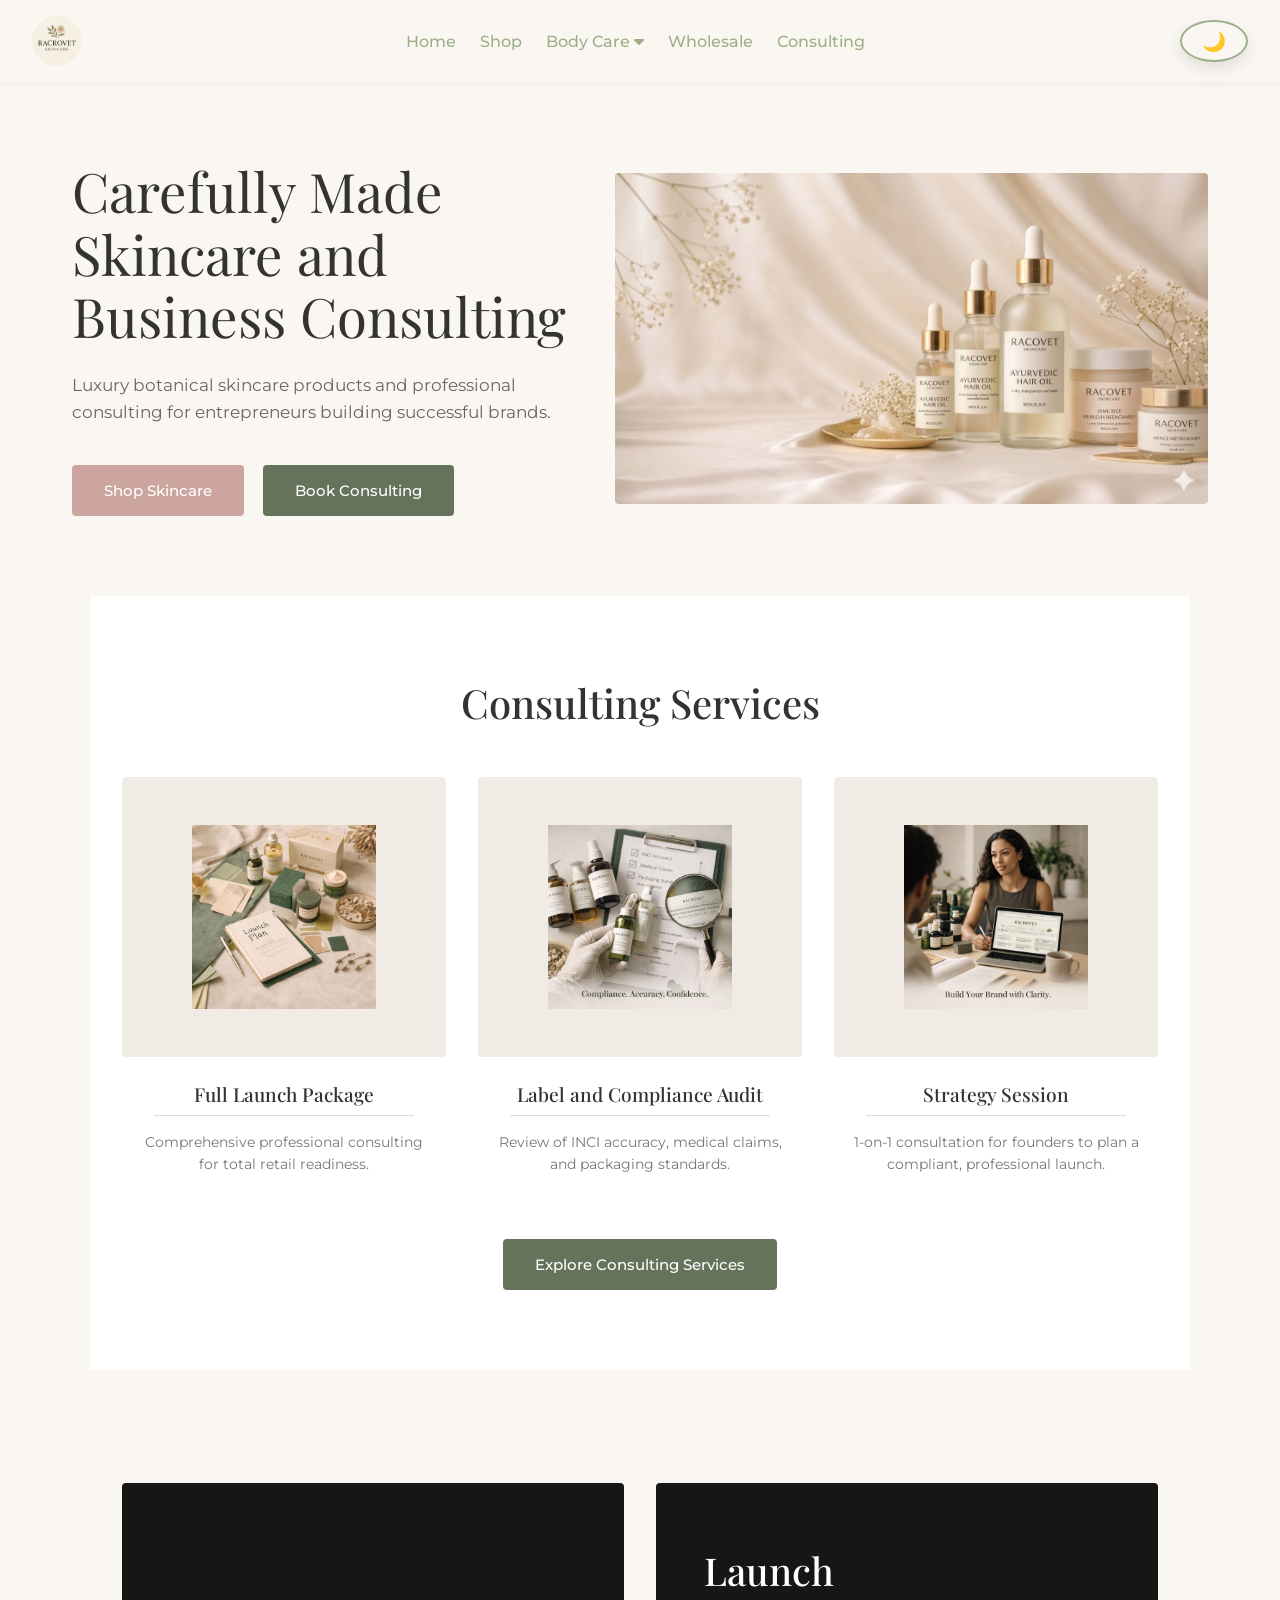
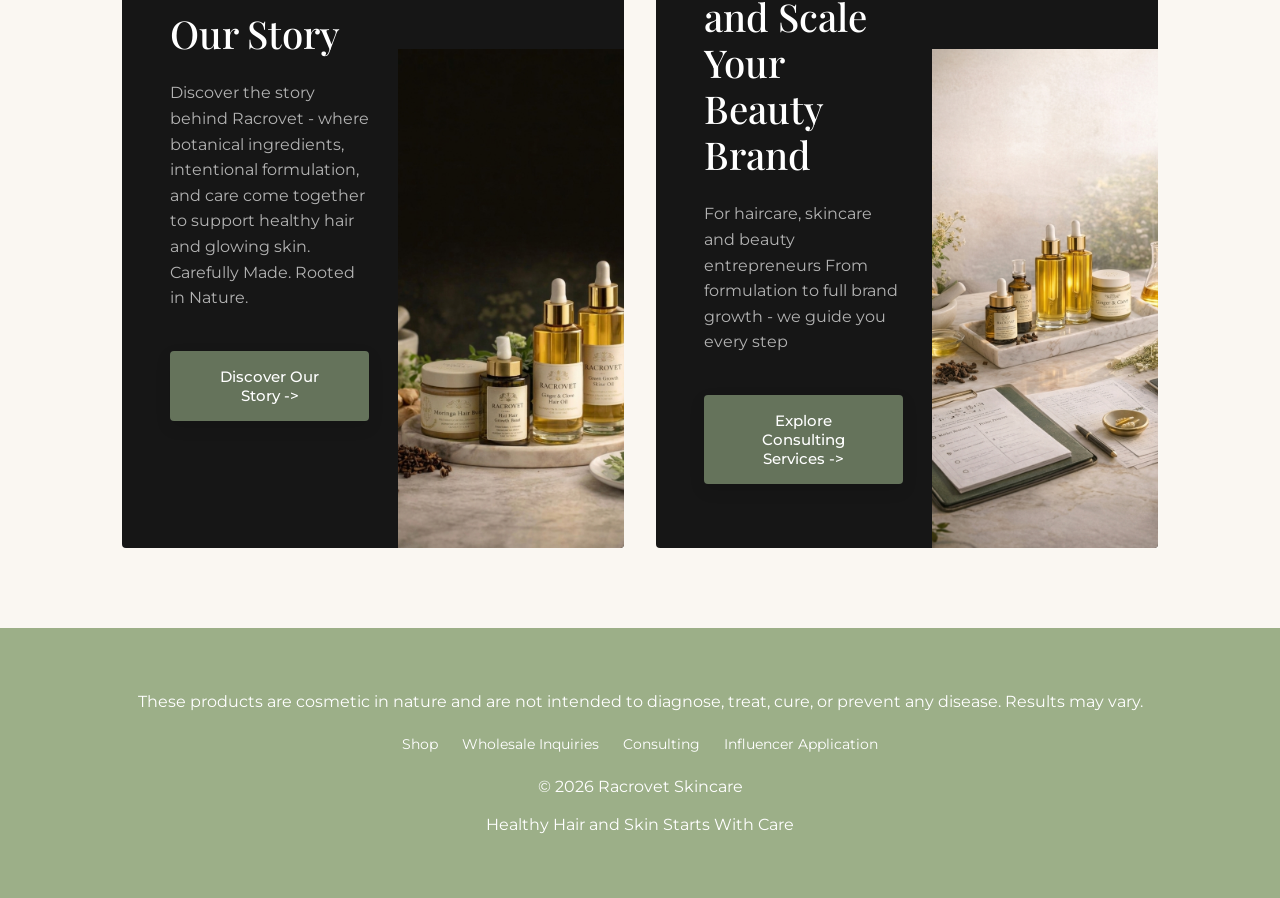
==== consulting.html @ 5001a7f3 "Update consulting.html" ====
<!DOCTYPE html>
<html lang="en">
<head>
  <meta charset="UTF-8" />
  <meta name="viewport" content="width=device-width, initial-scale=1.0" />
  <title>Consulting | Racrovet Skincare</title>
  <link rel="icon" type="image/x-icon" href="assets/img/logo.jpeg">
  <link href="https://fonts.googleapis.com/css2?family=Playfair+Display:wght@400;500;700&family=Montserrat:wght@300;400;500&display=swap" rel="stylesheet">
  <link rel="stylesheet" href="https://cdnjs.cloudflare.com/ajax/libs/font-awesome/6.5.0/css/all.min.css">
  <link rel="stylesheet" href="css/style.css">
</head>
<body class="consulting-page-body">

<!-- NAVBAR (Same as the rest of the site) -->
<header class="navbar">
  <a href="index.html" class="nav-left" style="text-decoration: none;">
    <img src="assets/img/logo.jpeg" alt="Racrovet Skincare" class="logo-img" onerror="this.src='https://via.placeholder.com/50'">
    <span class="logo-text"></span>
  </a>
  <ul class="nav-links" id="navMenu">
    <li><a href="index.html">Home</a></li>
    <li><a href="shop.html">Shop</a></li>
    <li class="dropdown">
      <a href="#">Body Care <i class="fas fa-caret-down"></i></a>
      <ul class="dropdown-menu">
        <li><a href="shop.html#body-scrubs">Body Scrubs</a></li>
        <li><a href="shop.html#body-creams">Body Creams</a></li>
        <li><a href="shop.html#body-oils">Body Oils</a></li>
      </ul>
    </li>
    <li><a href="wholesale.html">Wholesale</a></li>
    <li><a href="consulting.html">Consulting</a></li>
  </ul>
  <div style="display: flex; align-items: center; gap: 15px;">
    <button id="darkToggle" class="dark-toggle" aria-label="Toggle Dark Mode">
      <span class="icon moon">🌙</span>
      <span class="icon sun">☀️</span>
    </button>
    <div class="menu-toggle" id="menuToggle">
      <i class="fas fa-bars"></i>
    </div>
  </div>
</header>

<!-- HERO SECTION -->
<section class="consulting-hero reveal">
  <div class="hero-text-col">
    <h1>Carefully Made Skincare and Business Consulting</h1>
    <p>Luxury botanical skincare products and professional consulting for entrepreneurs building successful brands.</p>
    <div class="hero-btn-group">
      <a href="shop.html" class="consult-btn pink-btn">Shop Skincare</a>
      <a href="mailto:consulting@racrovetskincare.com" class="consult-btn olive-btn">Book Consulting</a>
    </div>
  </div>
  <div class="hero-img-col">
    <!-- Place your beautiful cluster of products image here -->
    <img src="assets/img/consulting-hero1.jpg" alt="Racrovet Consulting and Skincare" onerror="this.src='https://via.placeholder.com/700x600'">
  </div>
</section>

  
<!-- SERVICES GRID (Designed like the "Best Sellers" section) -->
<section id="services" class="consulting-grid-section section bg-light reveal">
  <h2>Consulting Services</h2>
  
  <div class="consulting-grid">
    <!-- Card 1 -->
    <div class="consult-card">
      <div class="consult-img-box">
        <img src="assets/img/launch.jpeg" alt="Strategy Session" onerror="this.src='https://via.placeholder.com/200'">
      </div>
      <h3>Full Launch Package</h3>
      <p class="price">$175</p>
      <hr>
      <p class="desc">Comprehensive professional consulting for total retail readiness.</p>
    </div>

    <!-- Card 2 -->
    <div class="consult-card">
      <div class="consult-img-box">
        <img src="assets/img/audit.jpeg" alt="Label & Compliance Audit" onerror="this.src='https://via.placeholder.com/200'">
      </div>
      <h3>Label and Compliance Audit</h3>
      <p class="price">$450</p>
      <hr>
      <p class="desc">Review of INCI accuracy, medical claims, and packaging standards.</p>
    </div>

    <!-- Card 3 -->
    <div class="consult-card">
      <div class="consult-img-box">
        <img src="assets/img/strategy.jpeg" alt="Full Launch Package" onerror="this.src='https://via.placeholder.com/200'">
      </div>
      <h3>Strategy Session</h3>
      <p class="price">$1,250</p>
      <hr>
      <p class="desc">1-on-1 consultation for founders to plan a compliant, professional launch.</p>
    </div>
  </div>

  <div class="center" style="margin-top: 3rem;">
    <a href="mailto:consulting@racrovetskincare.com" class="consult-btn olive-btn">Explore Consulting Services</a>
  </div>
</section>
  

<!-- SPLIT INFO SECTION (Our Story & Build Your Business) -->
<section class="consulting-split-section section reveal">
  <!-- Box 1 -->
  <div class="split-box">
    <div class="split-content">
      <h2>Our Story</h2>
      <p>Discover the story behind Racrovet - where botanical ingredients, intentional formulation, and care come together to support healthy hair and glowing skin. Carefully Made. Rooted in Nature.</p>
      <a href="index.html#about" class="btn olive-btn">Discover Our Story -></a>
    </div>
    <!-- Replaced with a standard jpg photo, not a transparent cutout -->
    <img src="assets/img/our_story.jpg" alt="Our Story" class="floating-img" onerror="this.src='https://via.placeholder.com/400x500'">
  </div>

  <!-- Box 2 -->
  <div class="split-box">
    <div class="split-content">
      <h2>Launch and Scale Your Beauty Brand</h2>
      <p>For haircare, skincare and beauty entrepreneurs From formulation to full brand growth - we guide you every step</p>
      <a href="#services" class="btn olive-btn">Explore Consulting Services -></a>
    </div>
    <!-- Replaced with a standard jpg photo, not a transparent cutout -->
    <img src="assets/img/build_your_business.jpg" alt="Build Business" class="floating-img" onerror="this.src='https://via.placeholder.com/400x500'">
  </div>
</section>
  

<!-- FOOTER -->
<footer class="reveal">
  <p>These products are cosmetic in nature and are not intended to diagnose, treat, cure, or prevent any disease. Results may vary.</p>
  <div class="footer-links">
    <a href="shop.html">Shop</a>
    <a href="wholesale.html">Wholesale Inquiries</a>
    <a href="consulting.html">Consulting</a>
    <a href="influencer-application.html">Influencer Application</a>
  </div>
  <p>© 2026 Racrovet Skincare <br><br> Healthy Hair and Skin Starts With Care</p>
</footer>

<!-- BACK TO TOP -->
<button id="toTop"><i class="fas fa-chevron-up"></i></button>

<script src="js/script.js"></script>
</body>
</html>
---- css/style.css ----
/* --- START OF FILE style.css --- */

/* =======================================================
   1. VARIABLES & BASE RESETS
======================================================= */
:root {
  --green: #9CAF88;
  --light-green: #4f7c5b;
  --cream: #FAF7F2;
  --bg-soft: #f4f6f0;
}

* {
  margin: 0;
  padding: 0;
  box-sizing: border-box;
}

html {
  scroll-behavior: smooth;
}

body {
  font-family: 'Montserrat', sans-serif;
  background: var(--cream);
  color: #333;
  overflow-x: hidden; /* Prevents horizontal scrolling bugs */
}


/* =======================================================
   2. DARK MODE GLOBALS
======================================================= */
body.dark {
  --green: #9BC59D;
  --cream: #121212;
  --bg-soft: #1a1a1a;
  background: var(--cream);
  color: #eaeaea;
}

body.dark .bg-light { background: #1b1b1b; }
body.dark .product-card, body.dark .step-box { background: #1e1e1e; }
body.dark footer { background: #0f0f0f; }
body.dark a { color: #9BC59D; }
body.dark .modal-content { background: #1e1e1e; color: #fff; }
body.dark .email-form, body.dark .coming-soon-banner { background: #1e1e1e; }
body.dark .email-form input, body.dark .email-form textarea, body.dark .waitlist-form input {
  background: #2a2a2a; border: 1px solid #444; color: #fff;
}


/* =======================================================
   3. GLOBAL BUTTONS
======================================================= */
button, .btn {
  display: inline-flex;
  align-items: center;
  justify-content: center;
  padding: 0.9rem 2rem;
  border-radius: 40px;
  font-weight: 500;
  transition: all 0.25s ease;
  text-align: center;
  text-decoration: none;
  font-family: inherit;
  cursor: pointer;
  border: none;
  box-shadow: 0 6px 16px rgba(0,0,0,0.1);
  background: var(--green);
  color: white;
}

.btn:hover {
  transform: translateY(-2px);
  background: var(--light-green);
}

.btn:active {
  transform: scale(0.96);
}

body.dark .btn { color: #fff; }


/* =======================================================
   4. NAVBAR & DROPDOWN
======================================================= */
.navbar {
  position: fixed; width: 100%; background: var(--cream);
  padding: 1rem 2rem; display: flex; justify-content: space-between;
  align-items: center; z-index: 1000; box-shadow: 0 2px 10px rgba(0,0,0,0.05);
}
body.dark .navbar { background: #1b1b1b; box-shadow: 0 2px 10px rgba(0,0,0,0.5); }

.nav-left { display: flex; align-items: center; gap: 0.6rem; }
.logo-img { width: 50px; height: 50px; object-fit: contain; border-radius: 50%; }
.logo-text { font-family: 'Playfair Display', serif; font-size: 1.4rem; color: var(--green); font-weight: 700; }
.nav-links { display: flex; gap: 1.5rem; align-items: center; list-style: none; }
.nav-links a { text-decoration: none; color: var(--green); font-weight: 500; transition: color 0.3s; }
.nav-links a:hover { color: var(--light-green); }
.menu-toggle { display: none; font-size: 1.4rem; color: var(--green); cursor: pointer; }

.dropdown { position: relative; }
.dropdown-menu {
  position: absolute; top: 100%; left: 0; background: var(--cream);
  min-width: 180px; list-style: none; padding: 0.5rem 0; margin-top: 10px;
  display: none; flex-direction: column; box-shadow: 0 10px 25px rgba(0,0,0,0.1); border-radius: 6px; z-index: 999;
}
body.dark .dropdown-menu { background: #1e1e1e; }
.dropdown-menu li a { padding: 0.75rem 1rem; display: block; white-space: nowrap; }
.dropdown:hover .dropdown-menu { display: flex; }
.dropdown-menu.open { display: flex; }


/* =======================================================
   5. HOME PAGE SECTIONS
======================================================= */
.hero {
  min-height: 100vh; padding: 6rem 1.5rem; display: flex; align-items: center; justify-content: center;
  background: linear-gradient(rgba(243,245,238,0.88), rgba(243,245,238,0.88)), url("../assets/img/hero1.jpg") center/cover no-repeat;
  transition: background 0.4s ease;
}
body.dark .hero {
  background: linear-gradient(rgba(0,0,0,0.75), rgba(0,0,0,0.75)), url("../assets/img/hero1.jpg") center/cover no-repeat;
}
.hero-content { max-width: 800px; text-align: center; }
h1, h2 { font-family: 'Playfair Display', serif; color: var(--green); }
.hero h1 { font-size: 3rem; margin-bottom: 1rem; }
.hero p { margin-bottom: 2rem; font-size: 1.1rem; line-height: 1.6; }
.hero-buttons { display: flex; flex-direction: column; align-items: center; gap: 1rem; margin-top: 1.5rem; }
.hero-buttons .btn { width: 100%; max-width: 320px; margin: 0; }

.section { padding: 5rem 2rem; max-width: 1100px; margin: auto; }
.section h2 { margin-bottom: 1.5rem; text-align: center; font-size: 2.2rem; }
.section p { margin-bottom: 1rem; line-height: 1.7; }
.bg-light { background: #ffffff; }
.center { text-align: center; margin-top: 2rem; width: 100%; }

.steps-container { display: flex; flex-wrap: wrap; gap: 2rem; justify-content: center; margin-top: 2rem; }
.step-box { background: var(--cream); padding: 2.5rem 1.5rem; border-radius: 12px; text-align: center; flex: 1; min-width: 250px; box-shadow: 0 4px 15px rgba(0,0,0,0.03); }
.step-box h3 { color: var(--green); margin-bottom: 1rem; font-size: 1.3rem; }

.product-grid { display: grid; grid-template-columns: repeat(auto-fit, minmax(220px, 1fr)); gap: 2rem; margin-top: 3rem; }
.product-card { background: var(--cream); padding: 1.5rem; border-radius: 12px; text-align: center; cursor: pointer; transition: transform 0.3s ease; }
.product-card:hover { transform: translateY(-5px); }
.product-card img { width: 100%; height: 220px; object-fit: cover; border-radius: 10px; margin-bottom: 1rem; }
.product-card h3 { color: var(--green); margin-bottom: 0.5rem; }
.product-card .price { display: block; margin-top: 1rem; font-weight: bold; }

.coming-soon-banner { background: var(--bg-soft); padding: 3rem 1.5rem; text-align: center; border-radius: 12px; }
.waitlist-form { display: flex; justify-content: center; gap: 0.75rem; flex-wrap: wrap; margin-top: 1.5rem; }
.waitlist-form input { padding: 0.9rem 1.5rem; border-radius: 30px; border: 1px solid #ccc; width: 100%; max-width: 320px; font-family: inherit; outline: none; }

.email-form { background: var(--bg-soft); padding: 2.5rem 2rem; border-radius: 12px; max-width: 500px; margin: 2rem auto 0; display: flex; flex-direction: column; gap: 1rem; align-items: center; }
.email-form input, .email-form textarea { width: 100%; padding: 0.9rem 1.5rem; border-radius: 10px; border: 1px solid #ccc; font-family: inherit; outline: none; box-sizing: border-box; }
.email-form button { margin-top: 0.5rem; width: 100%; }


/* =======================================================
   6. CONSULTING PAGE SPECIFIC STYLES
======================================================= */
.consulting-page-body { background-color: #FAF7F2; }

.consult-btn {
  display: inline-block; padding: 1rem 2rem; font-family: 'Montserrat', sans-serif;
  font-size: 0.95rem; font-weight: 500; text-decoration: none; border-radius: 4px;
  transition: opacity 0.3s ease; border: none; cursor: pointer;
}
.consult-btn:hover { opacity: 0.85; color: white; }
.pink-btn { background-color: #CBA59E !important; color: #fff !important; }
.olive-btn { background-color: #5B6651 !important; color: #fff !important; }

/* HERO SECTION */
.consulting-hero { 
  display: flex; 
  align-items: center; 
  justify-content: space-between;
  gap: 3rem; 
  padding: 10rem 2rem 5rem; /* 10rem top accounts for navbar */
  max-width: 1200px; 
  margin: 0 auto; 
  background: transparent; /* Flat cream background, no images */
}

/* Left side text */
.hero-text-col { 
  flex: 1; 
  max-width: 520px; 
}

.hero-text-col h1 { 
  font-family: 'Playfair Display', serif; 
  font-size: 3.4rem; 
  color: #333; 
  font-weight: 400; /* Lighter font weight to match image */
  line-height: 1.15; 
  margin-bottom: 1.5rem; 
}

.hero-text-col p { 
  font-family: 'Montserrat', sans-serif; 
  font-size: 1.05rem; 
  color: #666; 
  line-height: 1.6; 
  margin-bottom: 2.5rem; 
}

.hero-btn-group { 
  display: flex; 
  gap: 1.2rem; 
  flex-wrap: wrap; 
}

/* Right side image */
.hero-img-col { 
  flex: 1.2; /* Makes the image side slightly wider than text */
  display: flex;
  justify-content: center;
}

.hero-img-col img { 
  width: 100%; 
  max-width: 750px; 
  height: auto; 
  object-fit: contain; /* Ensures the whole bottle cluster is visible without cropping */
  border-radius: 4px; 
}

/* Mobile Responsiveness for Consulting Hero */
@media (max-width: 900px) {
  .consulting-hero {
    flex-direction: column;
    text-align: center;
    padding-top: 8rem;
  }
  .hero-text-col {
    max-width: 100%;
  }
  .hero-btn-group {
    justify-content: center;
  }
}

.consulting-grid-section { text-align: center; }
.consulting-grid-section h2 { font-family: 'Playfair Display', serif; font-size: 2.5rem; color: #333; font-weight: 500; margin-bottom: 3rem; }
.consulting-grid { display: grid; grid-template-columns: repeat(auto-fit, minmax(280px, 1fr)); gap: 2rem; }
.consult-card { text-align: center; background: transparent; }
.consult-img-box { background-color: #F1EBE6; padding: 3rem 2rem; margin-bottom: 1.5rem; border-radius: 4px; display: flex; justify-content: center; align-items: center; height: 280px; }
.consult-img-box img { max-width: 100%; max-height: 100%; object-fit: contain; }
.consult-card h3 { font-family: 'Playfair Display', serif; font-size: 1.2rem; color: #333; font-weight: 500; margin-bottom: 0.5rem; }
.consult-card .price { font-family: 'Montserrat', sans-serif; font-size: 1rem; color: #555; font-weight: 500; margin-bottom: 1rem; }
.consult-card hr { border: none; border-top: 1px solid #ddd; width: 80%; margin: 0 auto 1rem; }
.consult-card .desc { font-family: 'Montserrat', sans-serif; font-size: 0.9rem; color: #777; line-height: 1.5; padding: 0 1rem; }


/* =======================================================
   SPLIT INFO SECTION (Dark Boxes with Flush Images)
======================================================= */
.consulting-split-section { 
  display: grid; 
  grid-template-columns: 1fr 1fr; 
  gap: 2rem; 
  margin-top: 2rem;
}

.split-box { 
  background-color: #161616; /* Dark moody background from your image */
  padding: 4rem 3rem; 
  position: relative; 
  overflow: hidden; /* This acts as a mask so the image doesn't break out */
  border-radius: 4px; 
  min-height: 480px; 
  display: flex; 
  align-items: center; /* Centers the text perfectly on the left */
}

.split-content { 
  position: relative; 
  z-index: 2; 
  width: 55%; /* Keeps text strictly on the left half */
  padding-right: 1.5rem;
}

.split-content h2 { 
  font-family: 'Playfair Display', serif; 
  font-size: 2.4rem; 
  color: #ffffff; /* White text */
  font-weight: 500; 
  line-height: 1.2; 
  margin-bottom: 1.5rem; 
  text-align: left; 
}

.split-content p { 
  font-family: 'Montserrat', sans-serif; 
  font-size: 1rem; 
  color: #b3b3b3; /* Light gray text */
  line-height: 1.6; 
  margin-bottom: 2.5rem; 
}

/* Specific Muted Green Button from your image */
.olive-btn {
  background-color: #65735b !important; 
  color: #ffffff !important;
  border-radius: 4px !important; /* Square edges */
  padding: 1rem 2rem;
  font-size: 0.95rem;
  border: none;
}
.olive-btn:hover {
  background-color: #515d48 !important;
}

/* THE MAGIC: Pins the image to the bottom right */
.floating-img { 
  position: absolute; 
  bottom: 0; 
  right: 0; 
  width: 45%; /* Image takes up exactly 45% of the box width */
  height: 75%; /* Image fills 75% of the box height */
  z-index: 1; 
  object-fit: cover; /* Forces image to act like a perfect rectangle */
  display: block;
}


/* Dark mode overrides */
body.dark .hero-text-col h1, body.dark .consulting-grid-section h2, body.dark .consult-card h3, body.dark .split-content h2 { color: #fff; }
body.dark .consult-img-box, body.dark .split-box { background-color: #1a1a1a; }
body.dark .consult-card hr { border-top: 1px solid #444; }


/* =======================================================
   7. SHOP & WHOLESALE PAGE STYLES
======================================================= */
.luxury-page-body { background-color: #F8F6F0; }

.forest-btn {
  background-color: #2A4032 !important; color: #fff !important;
  border-radius: 0 !important; padding: 0.8rem 2.5rem; font-family: 'Montserrat', sans-serif;
  font-weight: 500; font-size: 0.9rem; text-decoration: none; border: 1px solid #2A4032;
  transition: all 0.3s ease; cursor: pointer; display: inline-flex; align-items: center; justify-content: center; box-shadow: none;
}
.forest-btn:hover { background-color: #1e2e24 !important; color: #fff !important; }
.forest-btn-outline { background-color: transparent !important; color: #2A4032 !important; border: 1px solid #2A4032 !important; }
.forest-btn-outline:hover { background-color: #2A4032 !important; color: #fff !important; }

.lined-title { display: flex; align-items: center; justify-content: center; font-family: 'Playfair Display', serif; font-size: 2.2rem; color: #2A4032; margin-bottom: 3rem; text-align: center; }
.lined-title::before, .lined-title::after { content: ''; height: 1px; background-color: #D5D0C8; flex: 1; max-width: 80px; margin: 0 20px; }
.subtitle-lines { display: flex; align-items: center; font-family: 'Montserrat', sans-serif; font-size: 0.8rem; letter-spacing: 2px; color: #555; text-transform: uppercase; }
.subtitle-lines::before, .subtitle-lines::after { content: ''; height: 1px; background-color: #555; flex: 1; max-width: 40px; margin: 0 10px; }

.luxury-hero {
  background: url("../assets/img/shop-hero.jpg") center/cover no-repeat; min-height: 70vh;
  display: flex; align-items: center; padding: 8rem 2rem 4rem;
}
.luxury-hero-content { max-width: 500px; margin-left: 5%; }
.luxury-hero-content h1 { font-family: 'Playfair Display', serif; font-size: 3.5rem; color: #2A4032; margin-bottom: 1rem; font-weight: 500; }

.luxury-product-grid { display: grid; grid-template-columns: repeat(4, 1fr); gap: 1.5rem; max-width: 1200px; margin: 0 auto; }
.luxury-card { text-align: center; background: transparent; }
.luxury-card .img-wrapper { background-color: transparent; width: 100%; aspect-ratio: 1 / 1; overflow: hidden; margin-bottom: 1rem; }
.luxury-card img { width: 100%; height: 100%; object-fit: cover; transition: transform 0.5s ease; }
.luxury-card:hover img { transform: scale(1.03); }
.luxury-card h3 { font-family: 'Playfair Display', serif; font-size: 1.1rem; color: #333; margin-bottom: 0.5rem; font-weight: 500; }
.luxury-card .price { font-family: 'Montserrat', sans-serif; font-size: 0.95rem; color: #666; margin-bottom: 1.5rem; }

.luxury-split { display: grid; grid-template-columns: 1fr 1fr; gap: 0; max-width: 100%; padding: 0; }
.luxury-split img { width: 100%; height: 100%; object-fit: cover; min-height: 400px; display: block; }

.inline-newsletter-form { display: flex; justify-content: center; align-items: stretch; max-width: 500px; margin: 0 auto; gap: 0; }
.inline-newsletter-form input { flex: 1; padding: 0.9rem 1.5rem; border: 1px solid #D5D0C8; border-right: none; font-family: 'Montserrat', sans-serif; border-radius: 0; outline: none; background: transparent; }
.inline-newsletter-form .forest-btn { margin: 0; height: auto; border-radius: 0; }

body.dark.luxury-page-body { background-color: #121212; }
body.dark .lined-title, body.dark .luxury-hero-content h1, body.dark .luxury-card h3 { color: #fff; }
body.dark .inline-newsletter-form input { color: #fff; border-color: #444; }


/* =======================================================
   8. FOOTER, MODAL & COMPONENTS
======================================================= */
footer { background: var(--green); color: #fff; padding: 4rem 1.5rem; text-align: center; }
.footer-links { margin: 1.5rem 0; display: flex; justify-content: center; flex-wrap: wrap; gap: 1.5rem; }
.footer-links a { color: #fff; text-decoration: none; font-size: 0.9rem; }
.footer-links a:hover { text-decoration: underline; }

.modal { display: none; position: fixed; inset: 0; background: rgba(0,0,0,.6); align-items: center; justify-content: center; z-index: 2000; }
.modal.active { display: flex; }
.modal-content { background: #fff; padding: 2.5rem 2rem; max-width: 400px; width: 90%; border-radius: 12px; text-align: center; position: relative; }
.modal-content h3 { margin-bottom: 1rem; }
.modal-content p { margin-bottom: 1rem; }
.modal-content strong { display: block; margin-bottom: 1.5rem; font-size: 1.2rem; }
.close { position: absolute; top: 15px; right: 20px; cursor: pointer; font-size: 1.8rem; color: #888; }

#toTop { position: fixed; bottom: 25px; right: 25px; display: none; border-radius: 50%; width: 50px; height: 50px; border: none; background: var(--green); color: #fff; z-index: 1000; cursor: pointer; box-shadow: 0 4px 10px rgba(0,0,0,0.2); }

.dark-toggle { position: relative; width: 42px; height: 42px; border-radius: 50%; border: 2px solid var(--green); background: transparent; cursor: pointer; overflow: hidden; }
.dark-toggle .icon { position: absolute; inset: 0; display: flex; align-items: center; justify-content: center; font-size: 1.2rem; transition: transform 0.4s ease, opacity 0.4s ease; }
.dark-toggle .sun { transform: translateY(100%); opacity: 0; }
body.dark .dark-toggle .moon { transform: translateY(-100%); opacity: 0; }
body.dark .dark-toggle .sun { transform: translateY(0); opacity: 1; }

.reveal { opacity: 0; transform: translateY(40px); transition: opacity 0.8s ease-out, transform 0.8s cubic-bezier(0.25, 0.46, 0.45, 0.94); will-change: transform, opacity; }
.reveal.active { opacity: 1; transform: translateY(0); }
@media (prefers-reduced-motion: reduce) { .reveal { transition: none; transform: none; opacity: 1; } }


/* =======================================================
   9. RESPONSIVE MEDIA QUERIES
======================================================= */
@media (max-width: 1024px) {
  .luxury-product-grid { grid-template-columns: repeat(2, 1fr); }
}

@media (max-width: 900px) {
  .consulting-hero { flex-direction: column; text-align: center; padding-top: 8rem; gap: 2rem; }
  .hero-text-col { max-width: 100%; }
  .hero-btn-group { justify-content: center; }
  .consulting-split-section { grid-template-columns: 1fr; }
  .split-content { max-width: 100%; margin-bottom: 6rem; }
}

@media (max-width: 768px) {
  .nav-links { position: absolute; top: 70px; right: 0; background: var(--cream); width: 100%; display: none; flex-direction: column; text-align: center; padding: 1.5rem 0; box-shadow: 0 5px 10px rgba(0,0,0,0.1); }
  body.dark .nav-links { background: #1b1b1b; }
  .nav-links[style*="flex"] { display: flex !important; }
  .nav-links a { padding: 0.5rem; margin: 0; }
  .menu-toggle { display: block; }
  .dropdown-menu { position: static; box-shadow: none; background: transparent; }
  body.dark .dropdown-menu { background: transparent; }
  
  .hero h1 { font-size: 2.2rem; }
  .hero-buttons { flex-direction: column; align-items: center; }
  .hero-buttons .btn { width: 100%; max-width: 280px; }
}

@media (max-width: 600px) {
  .luxury-product-grid { grid-template-columns: 1fr; }
  .luxury-split { grid-template-columns: 1fr; }
  .inline-newsletter-form { flex-direction: column; }
  .inline-newsletter-form input { border-right: 1px solid #D5D0C8; margin-bottom: 1rem; }
}



@media (max-width: 900px) {
  /* ... existing hero code ... */

  .consulting-split-section { 
    grid-template-columns: 1fr; 
  }
  .split-box {
    padding: 3rem 2rem;
    align-items: flex-start;
  }
  .split-content { 
    width: 100%; 
    padding-right: 0;
    margin-bottom: 240px; /* Forces open space at the bottom for the image */
  }
  .floating-img {
    width: 100%; /* Image fills the whole bottom on mobile */
    height: 220px;
  }
}
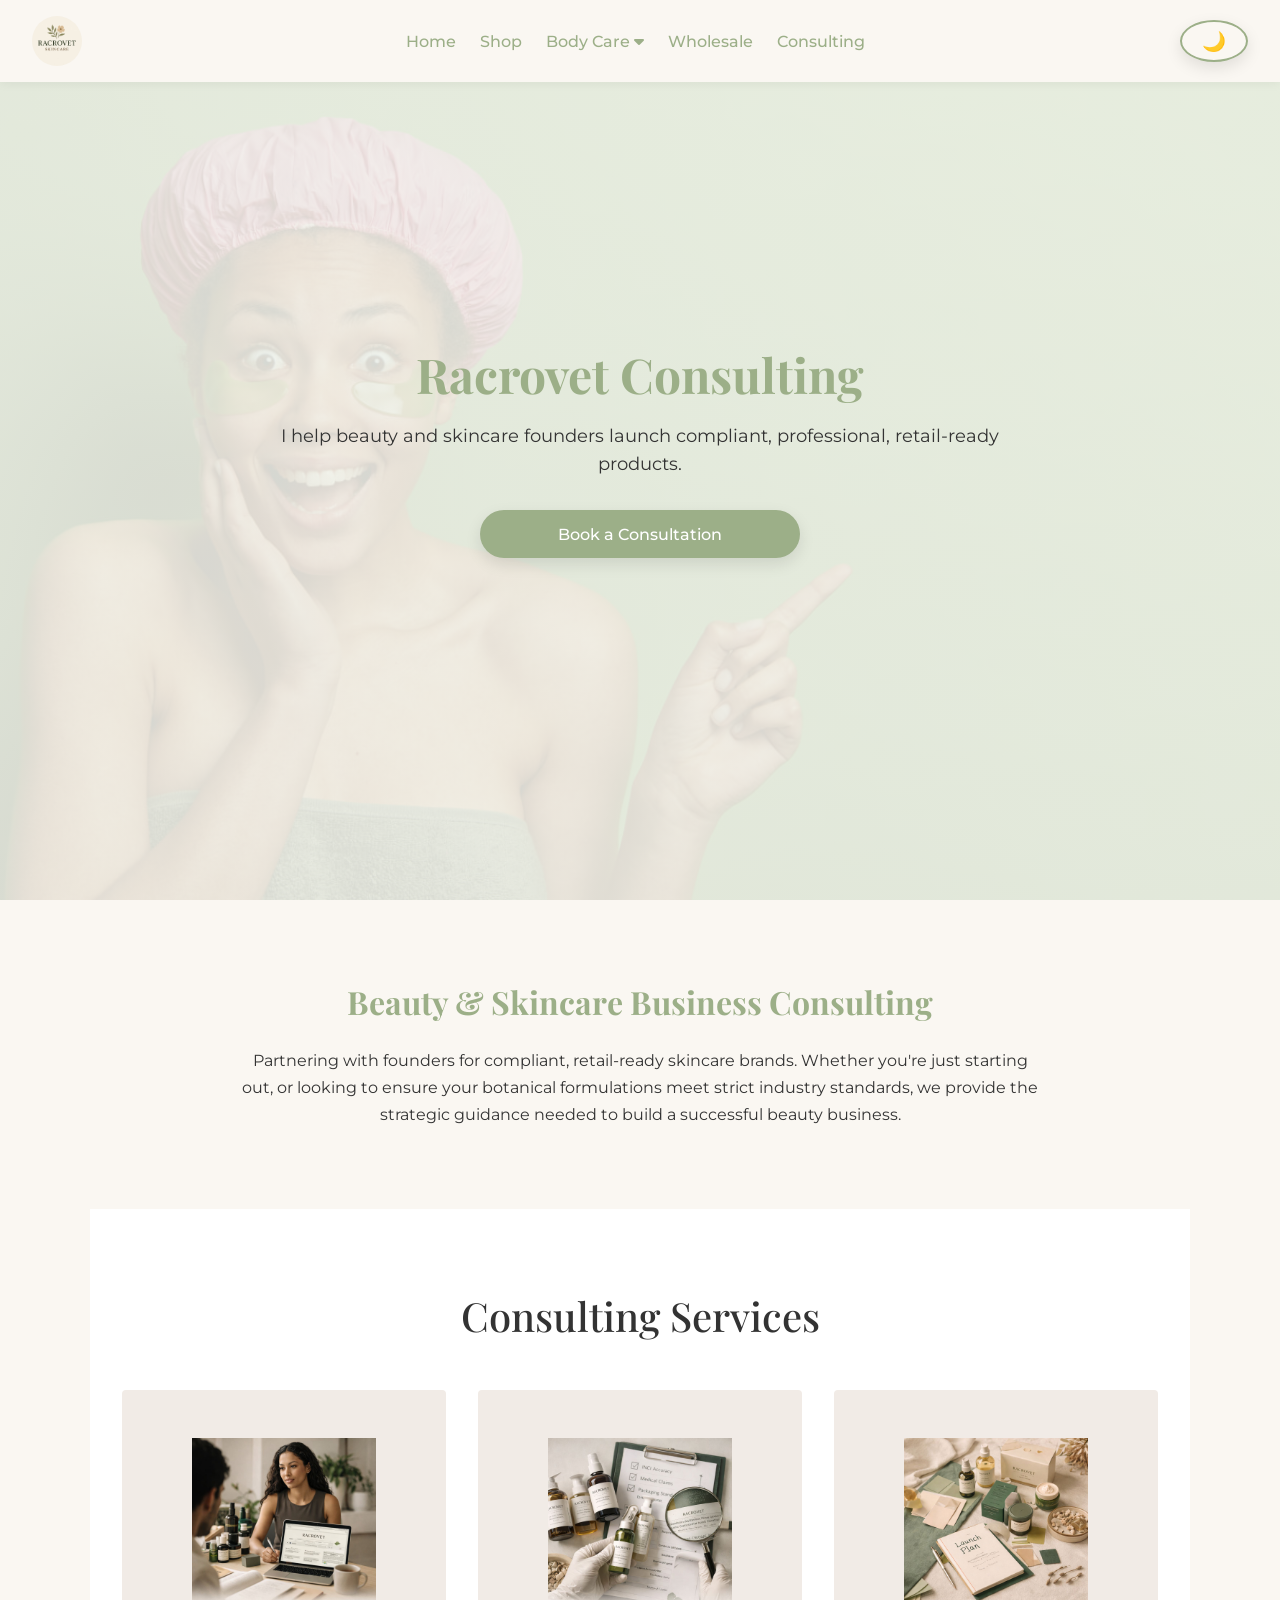
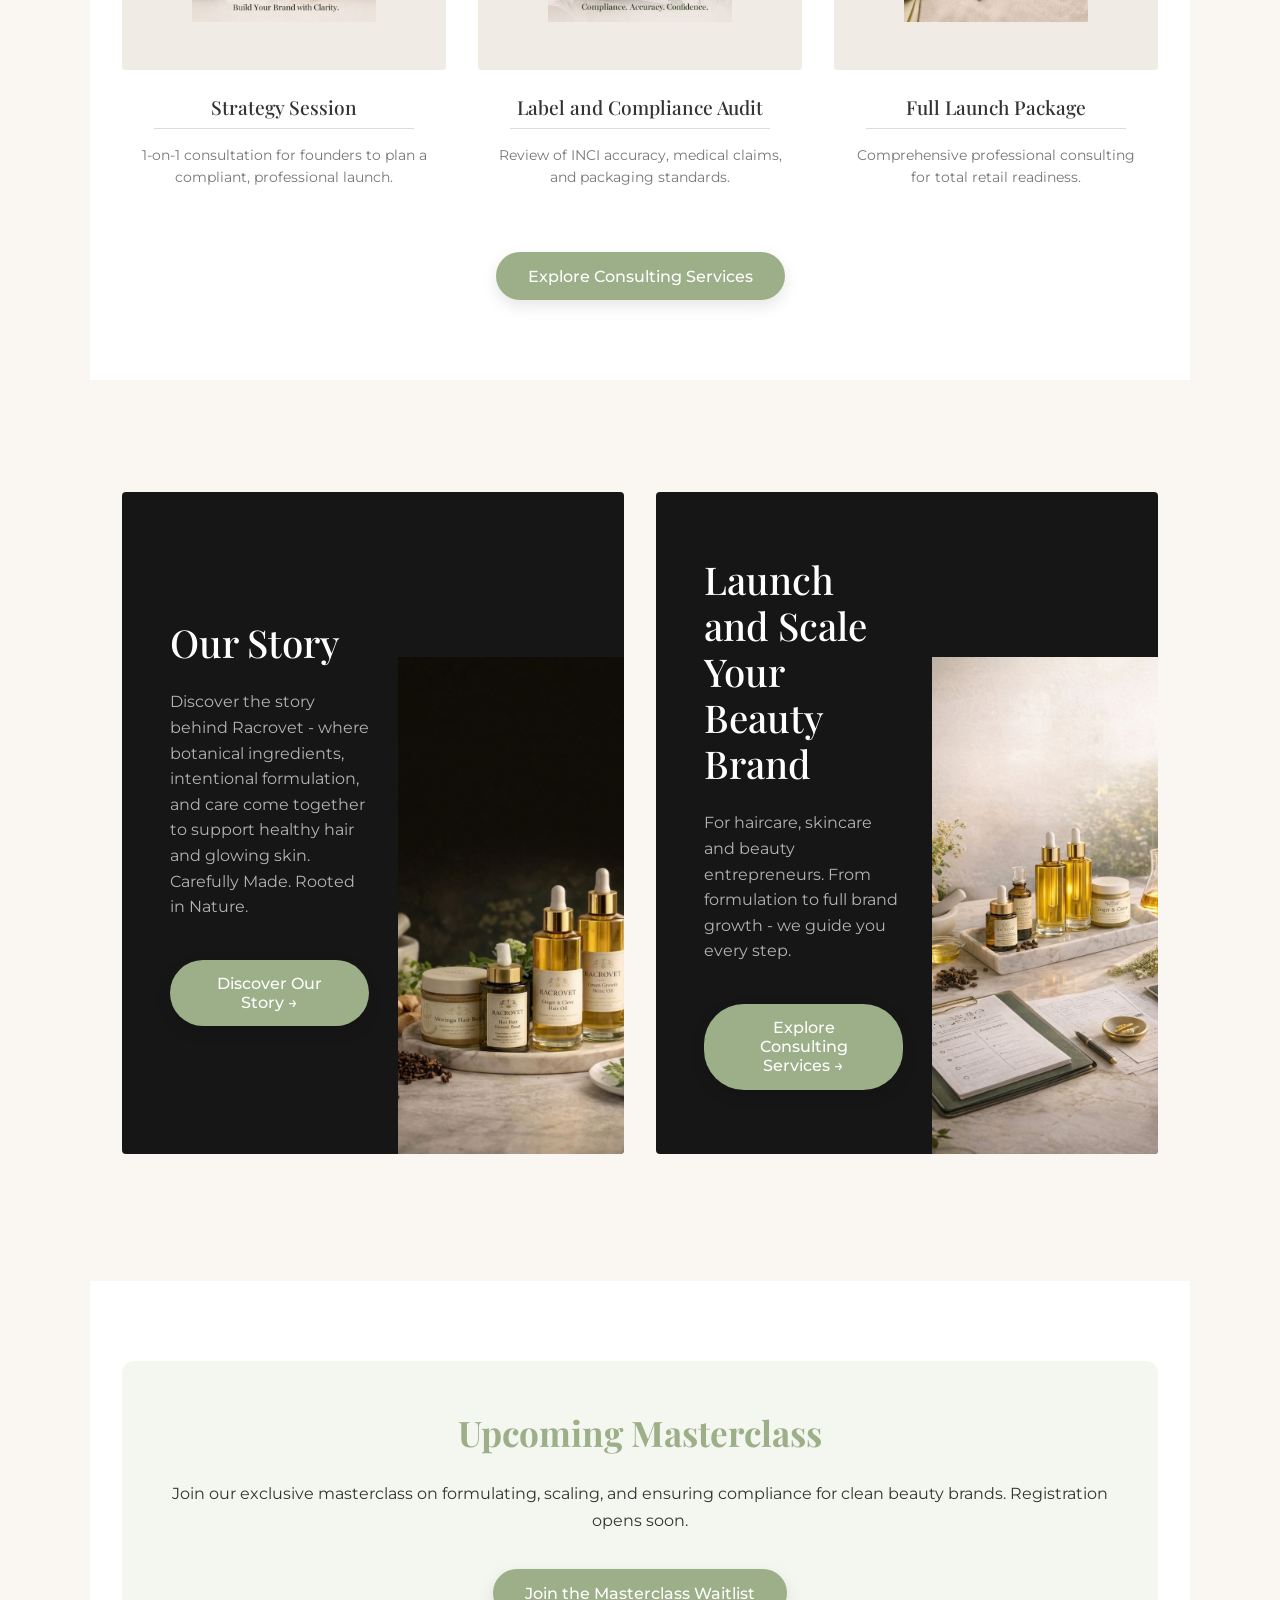
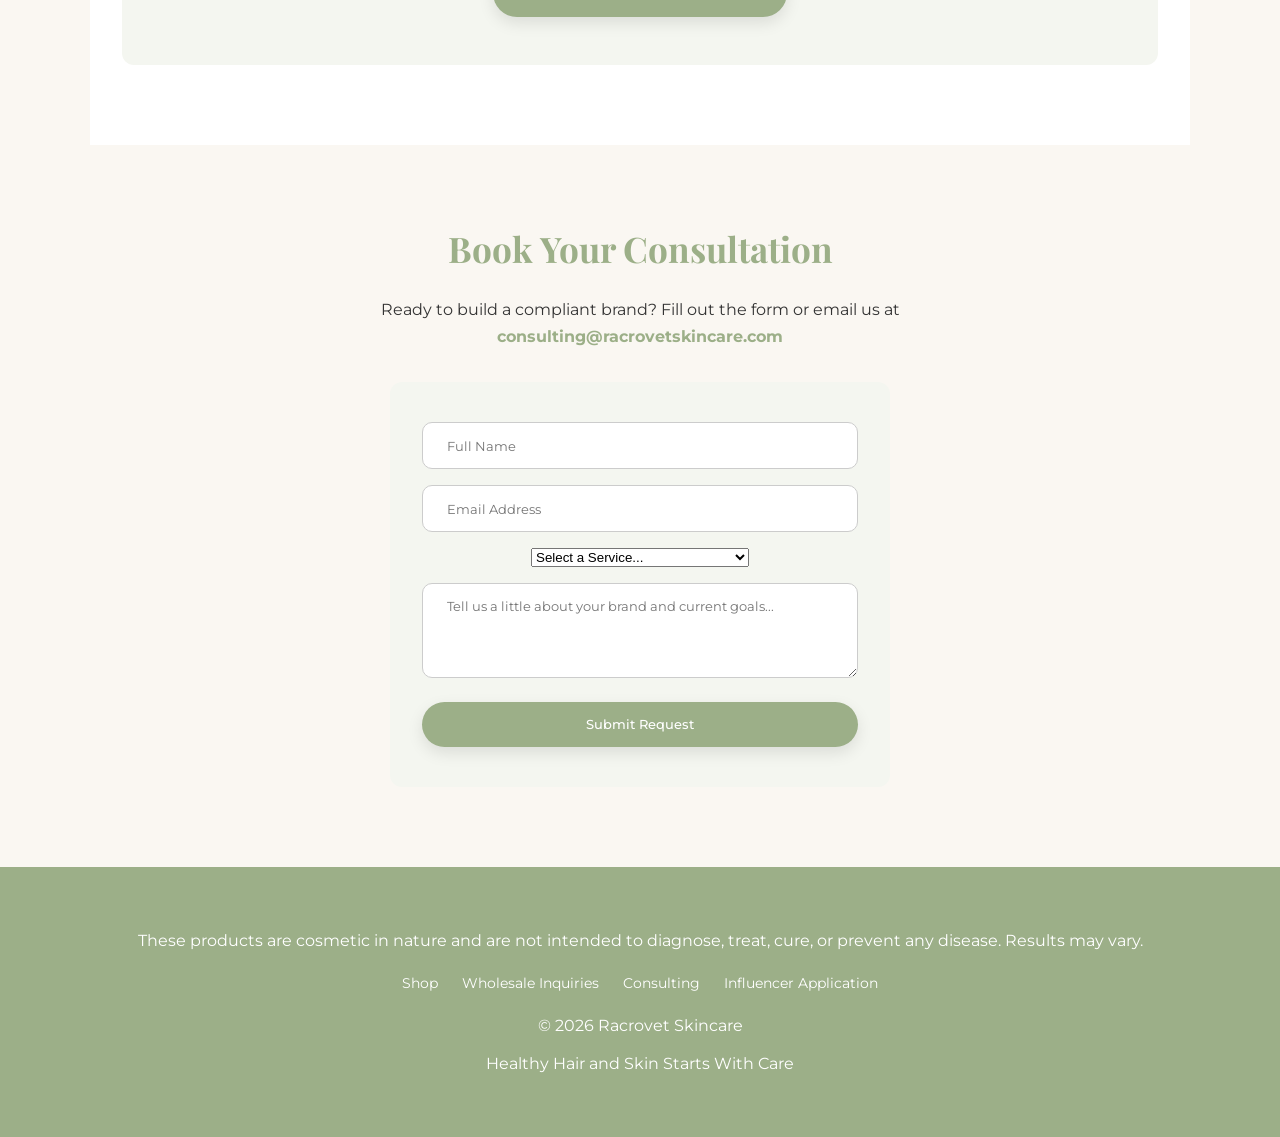
==== commit 47053e54: "Update consulting.html" ====
--- a/consulting.html
+++ b/consulting.html
@@ -3,7 +3,7 @@
 <head>
   <meta charset="UTF-8" />
   <meta name="viewport" content="width=device-width, initial-scale=1.0" />
-  <title>Consulting | Racrovet Skincare</title>
+  <title>Racrovet Consulting - Beauty and Skincare Business Consulting</title>
   <link rel="icon" type="image/x-icon" href="assets/img/logo.jpeg">
   <link href="https://fonts.googleapis.com/css2?family=Playfair+Display:wght@400;500;700&family=Montserrat:wght@300;400;500&display=swap" rel="stylesheet">
   <link rel="stylesheet" href="https://cdnjs.cloudflare.com/ajax/libs/font-awesome/6.5.0/css/all.min.css">
@@ -11,7 +11,7 @@
 </head>
 <body class="consulting-page-body">
 
-<!-- NAVBAR (Same as the rest of the site) -->
+<!-- NAVBAR -->
 <header class="navbar">
   <a href="index.html" class="nav-left" style="text-decoration: none;">
     <img src="assets/img/logo.jpeg" alt="Racrovet Skincare" class="logo-img" onerror="this.src='https://via.placeholder.com/50'">
@@ -42,24 +42,26 @@
   </div>
 </header>
 
-<!-- HERO SECTION -->
-<section class="consulting-hero reveal">
-  <div class="hero-text-col">
-    <h1>Carefully Made Skincare and Business Consulting</h1>
-    <p>Luxury botanical skincare products and professional consulting for entrepreneurs building successful brands.</p>
-    <div class="hero-btn-group">
-      <a href="shop.html" class="consult-btn pink-btn">Shop Skincare</a>
-      <a href="mailto:consulting@racrovetskincare.com" class="consult-btn olive-btn">Book Consulting</a>
+<!-- 1. CONSULTING HERO BANNER -->
+<section class="hero reveal">
+  <div class="hero-content">
+    <h1>Racrovet Consulting</h1>
+    <p>I help beauty and skincare founders launch compliant, professional, retail-ready products.</p>
+    <div class="hero-buttons">
+      <a href="#booking" class="btn">Book a Consultation</a>
     </div>
-  </div>
-  <div class="hero-img-col">
-    <!-- Place your beautiful cluster of products image here -->
-    <img src="assets/img/consulting-hero1.jpg" alt="Racrovet Consulting and Skincare" onerror="this.src='https://via.placeholder.com/700x600'">
   </div>
 </section>
 
-  
-<!-- SERVICES GRID (Designed like the "Best Sellers" section) -->
+<!-- 2. ABOUT CONSULTING -->
+<section class="section reveal">
+  <h2 style="font-size: 2rem;">Beauty & Skincare Business Consulting</h2>
+  <p style="text-align: center; max-width: 800px; margin: auto;">
+    Partnering with founders for compliant, retail-ready skincare brands. Whether you're just starting out, or looking to ensure your botanical formulations meet strict industry standards, we provide the strategic guidance needed to build a successful beauty business.
+  </p>
+</section>
+
+<!-- 3. SERVICES GRID -->
 <section id="services" class="consulting-grid-section section bg-light reveal">
   <h2>Consulting Services</h2>
   
@@ -67,12 +69,12 @@
     <!-- Card 1 -->
     <div class="consult-card">
       <div class="consult-img-box">
-        <img src="assets/img/launch.jpeg" alt="Strategy Session" onerror="this.src='https://via.placeholder.com/200'">
+        <img src="assets/img/strategy.jpeg" alt="Strategy Session" onerror="this.src='https://via.placeholder.com/200'">
       </div>
-      <h3>Full Launch Package</h3>
+      <h3>Strategy Session</h3>
       <p class="price">$175</p>
       <hr>
-      <p class="desc">Comprehensive professional consulting for total retail readiness.</p>
+      <p class="desc">1-on-1 consultation for founders to plan a compliant, professional launch.</p>
     </div>
 
     <!-- Card 2 -->
@@ -89,31 +91,29 @@
     <!-- Card 3 -->
     <div class="consult-card">
       <div class="consult-img-box">
-        <img src="assets/img/strategy.jpeg" alt="Full Launch Package" onerror="this.src='https://via.placeholder.com/200'">
+        <img src="assets/img/launch.jpeg" alt="Full Launch Package" onerror="this.src='https://via.placeholder.com/200'">
       </div>
-      <h3>Strategy Session</h3>
+      <h3>Full Launch Package</h3>
       <p class="price">$1,250</p>
       <hr>
-      <p class="desc">1-on-1 consultation for founders to plan a compliant, professional launch.</p>
+      <p class="desc">Comprehensive professional consulting for total retail readiness.</p>
     </div>
   </div>
 
   <div class="center" style="margin-top: 3rem;">
-    <a href="mailto:consulting@racrovetskincare.com" class="consult-btn olive-btn">Explore Consulting Services</a>
+    <a href="#booking" class="btn">Explore Consulting Services</a>
   </div>
 </section>
   
-
-<!-- SPLIT INFO SECTION (Our Story & Build Your Business) -->
+<!-- 4. SPLIT INFO SECTION (Our Story & Build Your Business) -->
 <section class="consulting-split-section section reveal">
   <!-- Box 1 -->
   <div class="split-box">
     <div class="split-content">
       <h2>Our Story</h2>
       <p>Discover the story behind Racrovet - where botanical ingredients, intentional formulation, and care come together to support healthy hair and glowing skin. Carefully Made. Rooted in Nature.</p>
-      <a href="index.html#about" class="btn olive-btn">Discover Our Story -></a>
+      <a href="index.html#about" class="btn secondary-btn" style="color: #fff; border-color: #fff;">Discover Our Story &rarr;</a>
     </div>
-    <!-- Replaced with a standard jpg photo, not a transparent cutout -->
     <img src="assets/img/our_story.jpg" alt="Our Story" class="floating-img" onerror="this.src='https://via.placeholder.com/400x500'">
   </div>
 
@@ -121,14 +121,45 @@
   <div class="split-box">
     <div class="split-content">
       <h2>Launch and Scale Your Beauty Brand</h2>
-      <p>For haircare, skincare and beauty entrepreneurs From formulation to full brand growth - we guide you every step</p>
-      <a href="#services" class="btn olive-btn">Explore Consulting Services -></a>
+      <p>For haircare, skincare and beauty entrepreneurs. From formulation to full brand growth - we guide you every step.</p>
+      <a href="#services" class="btn secondary-btn" style="color: #fff; border-color: #fff;">Explore Consulting Services &rarr;</a>
     </div>
-    <!-- Replaced with a standard jpg photo, not a transparent cutout -->
     <img src="assets/img/build_your_business.jpg" alt="Build Business" class="floating-img" onerror="this.src='https://via.placeholder.com/400x500'">
   </div>
 </section>
+
+<!-- 5. MASTERCLASS SECTION -->
+<section class="section bg-light reveal" style="margin-top: 3rem;">
+  <div class="coming-soon-banner">
+    <h2>Upcoming Masterclass</h2>
+    <p>Join our exclusive masterclass on formulating, scaling, and ensuring compliance for clean beauty brands. Registration opens soon.</p>
+    <br>
+    <a href="#booking" class="btn">Join the Masterclass Waitlist</a>
+  </div>
+</section>
+
+<!-- 6. CALL-TO-ACTION BOOKING FORM -->
+<section id="booking" class="section reveal">
+  <h2>Book Your Consultation</h2>
+  <p style="text-align: center; margin-bottom: 2rem;">Ready to build a compliant brand? Fill out the form or email us at <br> <a href="mailto:consulting@racrovetskincare.com" style="color: var(--green); font-weight: bold; text-decoration: none;">consulting@racrovetskincare.com</a></p>
   
+  <form class="email-form" action="mailto:consulting@racrovetskincare.com" method="POST" enctype="text/plain">
+    <input type="text" name="name" placeholder="Full Name" required>
+    <input type="email" name="email" placeholder="Email Address" required>
+    
+    <select name="service" required>
+      <option value="" disabled selected>Select a Service...</option>
+      <option value="Strategy Session">Strategy Session ($175)</option>
+      <option value="Compliance Audit">Label & Compliance Audit ($450)</option>
+      <option value="Full Launch Package">Full Launch Package ($1,250)</option>
+      <option value="Masterclass Waitlist">Masterclass Waitlist</option>
+      <option value="General Inquiry">General Consulting Inquiry</option>
+    </select>
+    
+    <textarea name="message" placeholder="Tell us a little about your brand and current goals..." rows="4"></textarea>
+    <button type="submit" class="btn">Submit Request</button>
+  </form>
+</section>
 
 <!-- FOOTER -->
 <footer class="reveal">
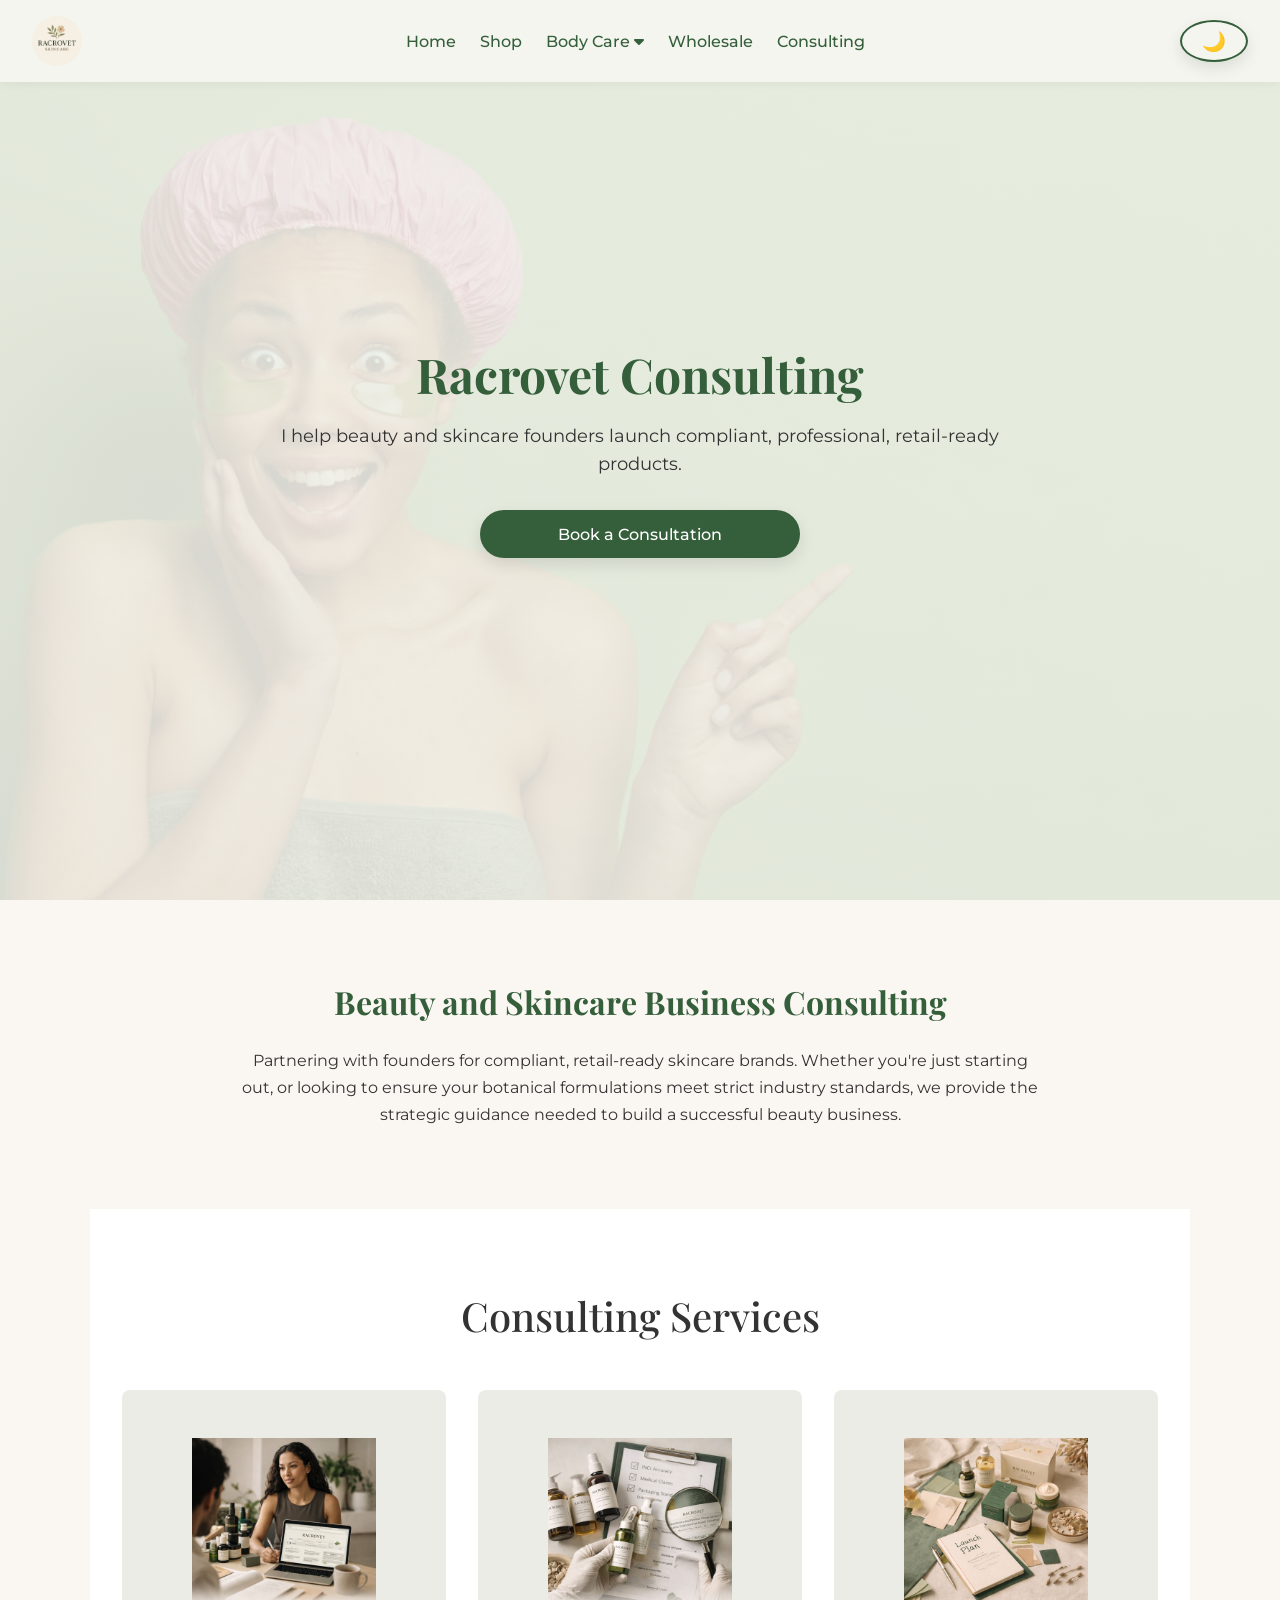
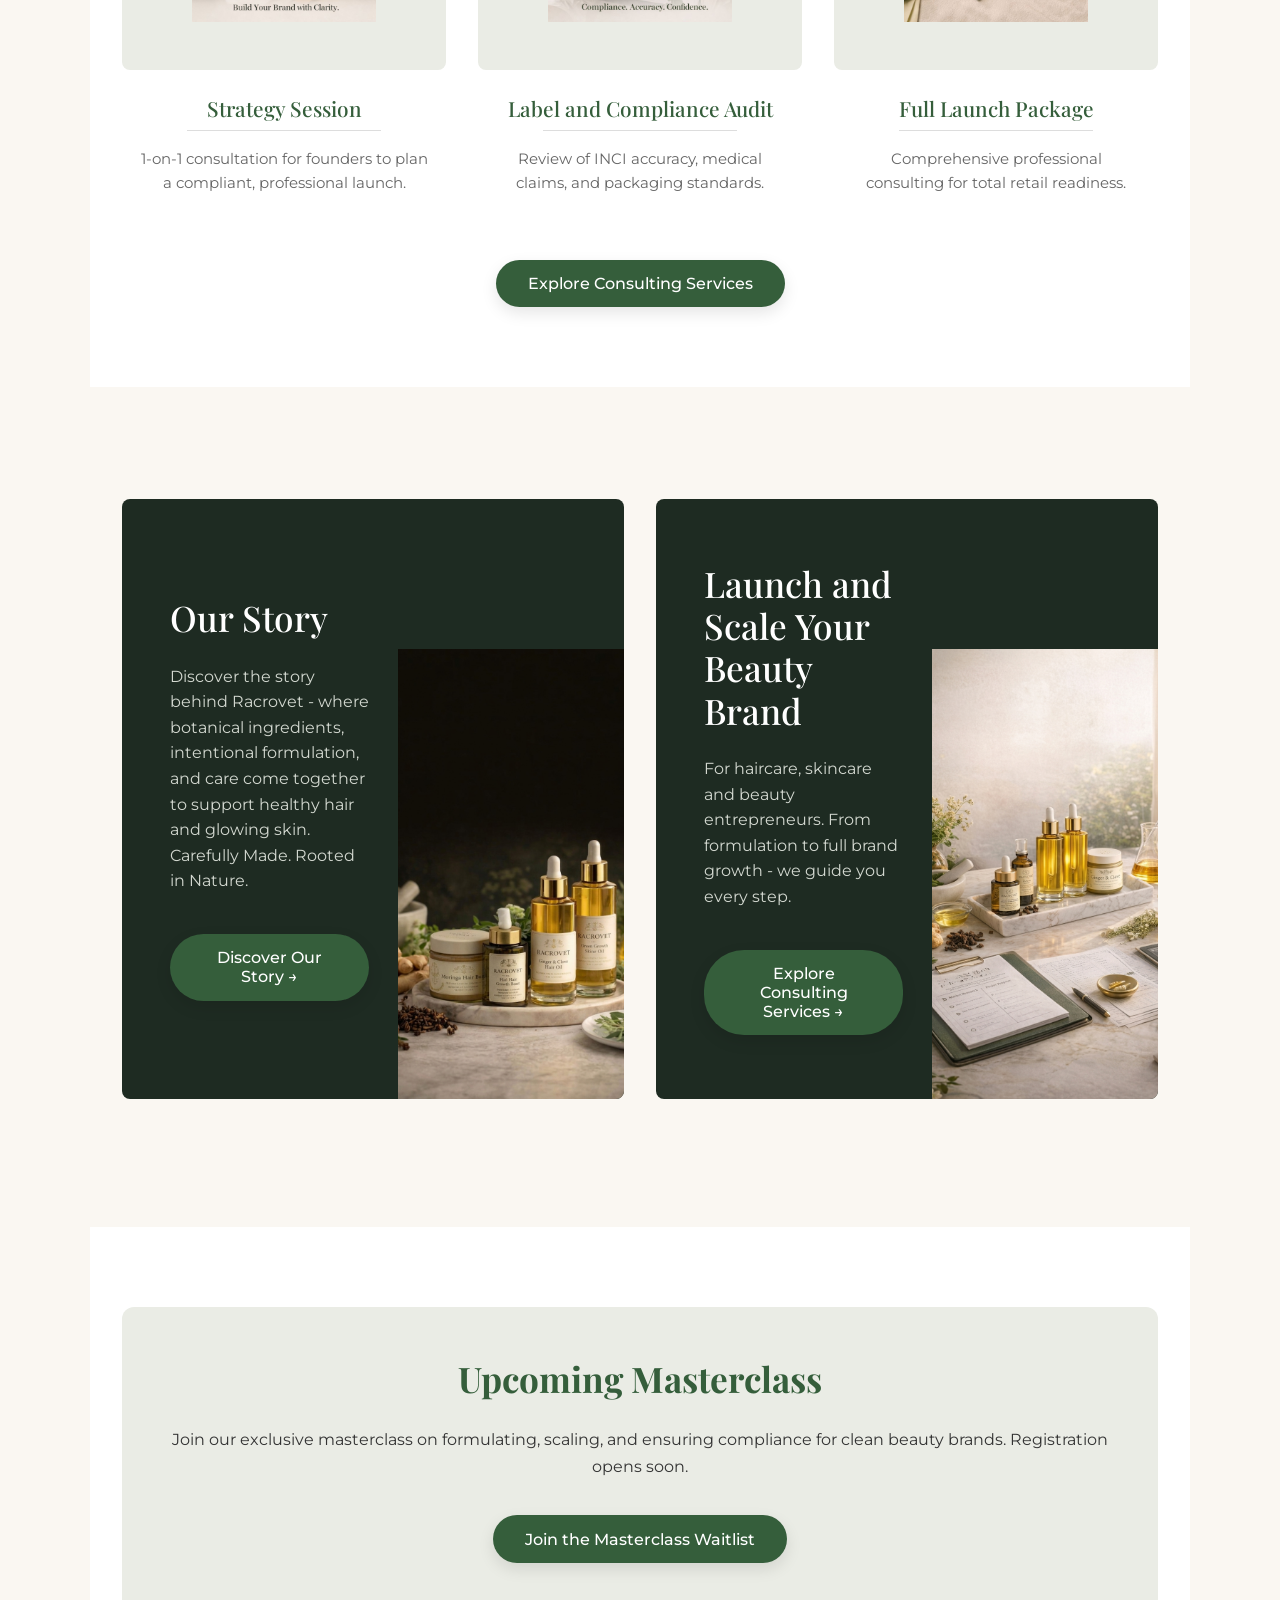
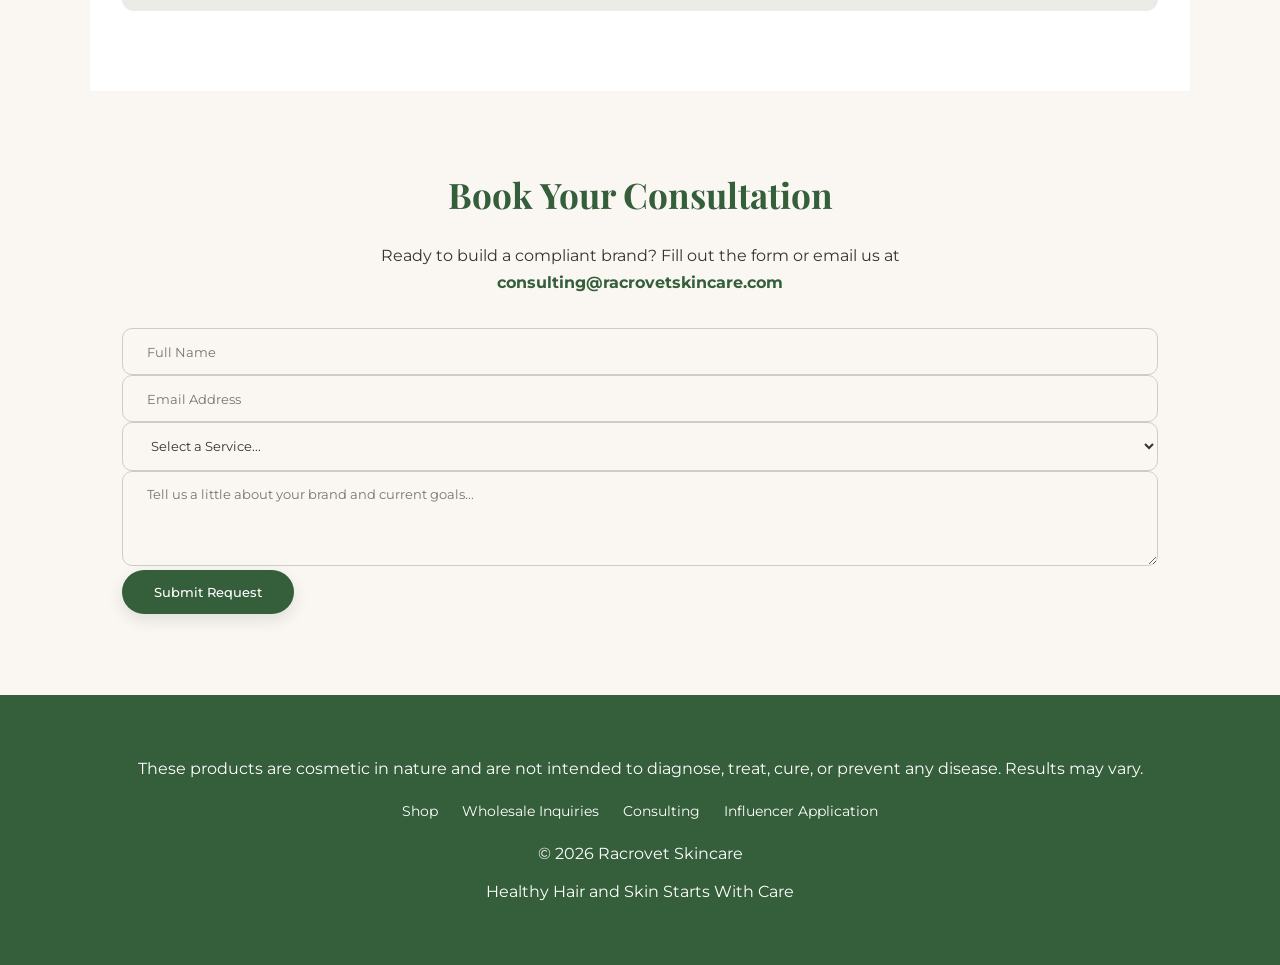
==== commit ff22c471: "Update consulting.html" ====
--- a/consulting.html
+++ b/consulting.html
@@ -55,7 +55,7 @@
 
 <!-- 2. ABOUT CONSULTING -->
 <section class="section reveal">
-  <h2 style="font-size: 2rem;">Beauty & Skincare Business Consulting</h2>
+  <h2 style="font-size: 2rem;">Beauty and Skincare Business Consulting</h2>
   <p style="text-align: center; max-width: 800px; margin: auto;">
     Partnering with founders for compliant, retail-ready skincare brands. Whether you're just starting out, or looking to ensure your botanical formulations meet strict industry standards, we provide the strategic guidance needed to build a successful beauty business.
   </p>
--- a/css/style.css
+++ b/css/style.css
@@ -4,11 +4,12 @@
    1. VARIABLES & BASE RESETS
 ======================================================= */
 :root {
-  --green: #9CAF88;
-  --light-green: #4f7c5b;
-  --cream: #FAF7F2;
-  --bg-soft: #f4f6f0;
-}
+  --green: #355E3B; /* Forest Green */
+  --light-green: #487A4F; /* Slightly lighter Forest Green for hovers */
+  --cream: #F3F5EE; /* Brand Cream */
+  --bg-soft: #EAECE5; /* Slightly darker cream for input boxes and alternate sections */
+}
+
 
 * {
   margin: 0;
@@ -152,9 +153,27 @@
 .waitlist-form { display: flex; justify-content: center; gap: 0.75rem; flex-wrap: wrap; margin-top: 1.5rem; }
 .waitlist-form input { padding: 0.9rem 1.5rem; border-radius: 30px; border: 1px solid #ccc; width: 100%; max-width: 320px; font-family: inherit; outline: none; }
 
-.email-form { background: var(--bg-soft); padding: 2.5rem 2rem; border-radius: 12px; max-width: 500px; margin: 2rem auto 0; display: flex; flex-direction: column; gap: 1rem; align-items: center; }
-.email-form input, .email-form textarea { width: 100%; padding: 0.9rem 1.5rem; border-radius: 10px; border: 1px solid #ccc; font-family: inherit; outline: none; box-sizing: border-box; }
-.email-form button { margin-top: 0.5rem; width: 100%; }
+/* Update your email form CSS to include the 'select' tag */
+.email-form input, 
+.email-form textarea, 
+.email-form select { 
+  width: 100%; 
+  padding: 0.9rem 1.5rem; 
+  border-radius: 10px; 
+  border: 1px solid #ccc; 
+  font-family: inherit; 
+  outline: none; 
+  box-sizing: border-box; 
+  background: transparent;
+  color: #333;
+}
+
+/* Fix text color for dropdown in Dark Mode */
+body.dark .email-form select {
+  background: #2a2a2a; 
+  border: 1px solid #444; 
+  color: #fff;
+}
 
 
 /* =======================================================
@@ -466,3 +485,95 @@
     height: 220px;
   }
 }
+
+
+/* =======================================================
+   CONSULTING CUSTOM SECTIONS (Grid & Split Info)
+======================================================= */
+
+/* 1. Services Grid */
+.consulting-grid-section { text-align: center; }
+.consulting-grid { 
+  display: grid; 
+  grid-template-columns: repeat(auto-fit, minmax(280px, 1fr)); 
+  gap: 2rem; 
+  margin-top: 2rem;
+}
+.consult-card { text-align: center; background: transparent; }
+.consult-img-box { 
+  background-color: #EAECE5; /* Soft contrasting cream */
+  padding: 3rem 2rem; 
+  margin-bottom: 1.5rem; 
+  border-radius: 8px; 
+  display: flex; justify-content: center; align-items: center; 
+  height: 280px; 
+}
+.consult-img-box img { max-width: 100%; max-height: 100%; object-fit: contain; }
+.consult-card h3 { font-family: 'Playfair Display', serif; font-size: 1.3rem; color: var(--green); margin-bottom: 0.5rem; }
+.consult-card .price { font-family: 'Montserrat', sans-serif; font-size: 1.1rem; color: #555; font-weight: 500; margin-bottom: 1rem; }
+.consult-card hr { border: none; border-top: 1px solid #ddd; width: 60%; margin: 0 auto 1rem; }
+.consult-card .desc { font-family: 'Montserrat', sans-serif; font-size: 0.95rem; color: #666; line-height: 1.6; padding: 0 1rem; }
+
+/* 2. Split Info Section */
+.consulting-split-section { 
+  display: grid; 
+  grid-template-columns: 1fr 1fr; 
+  gap: 2rem; 
+  margin-top: 2rem;
+}
+.split-box { 
+  background-color: #1E2B22; /* Very deep luxurious Forest Green */
+  padding: 4rem 3rem; 
+  position: relative; 
+  overflow: hidden; 
+  border-radius: 8px; 
+  min-height: 480px; 
+  display: flex; 
+  align-items: center; 
+}
+.split-content { 
+  position: relative; 
+  z-index: 2; 
+  width: 55%; 
+  padding-right: 1.5rem;
+}
+.split-content h2 { 
+  font-family: 'Playfair Display', serif; 
+  font-size: 2.2rem; 
+  color: #ffffff; 
+  font-weight: 500; 
+  line-height: 1.2; 
+  margin-bottom: 1.5rem; 
+  text-align: left; 
+}
+.split-content p { 
+  font-family: 'Montserrat', sans-serif; 
+  font-size: 1rem; 
+  color: #D3D8D0; /* Soft tinted white */
+  line-height: 1.6; 
+  margin-bottom: 2.5rem; 
+}
+.floating-img { 
+  position: absolute; 
+  bottom: 0; 
+  right: 0; 
+  width: 45%; 
+  height: 75%; 
+  z-index: 1; 
+  object-fit: cover; 
+  display: block;
+}
+
+/* Dark Mode Overrides for these sections */
+body.dark .consult-img-box { background-color: #1a1a1a; }
+body.dark .consult-card hr { border-top: 1px solid #444; }
+body.dark .consult-card .price, body.dark .consult-card .desc { color: #aaa; }
+
+/* Mobile Responsiveness for Custom Sections */
+@media (max-width: 900px) {
+  .consulting-split-section { grid-template-columns: 1fr; }
+  .split-box { padding: 3rem 2rem; align-items: flex-start; }
+  .split-content { width: 100%; padding-right: 0; margin-bottom: 240px; }
+  .floating-img { width: 100%; height: 220px; }
+}
+
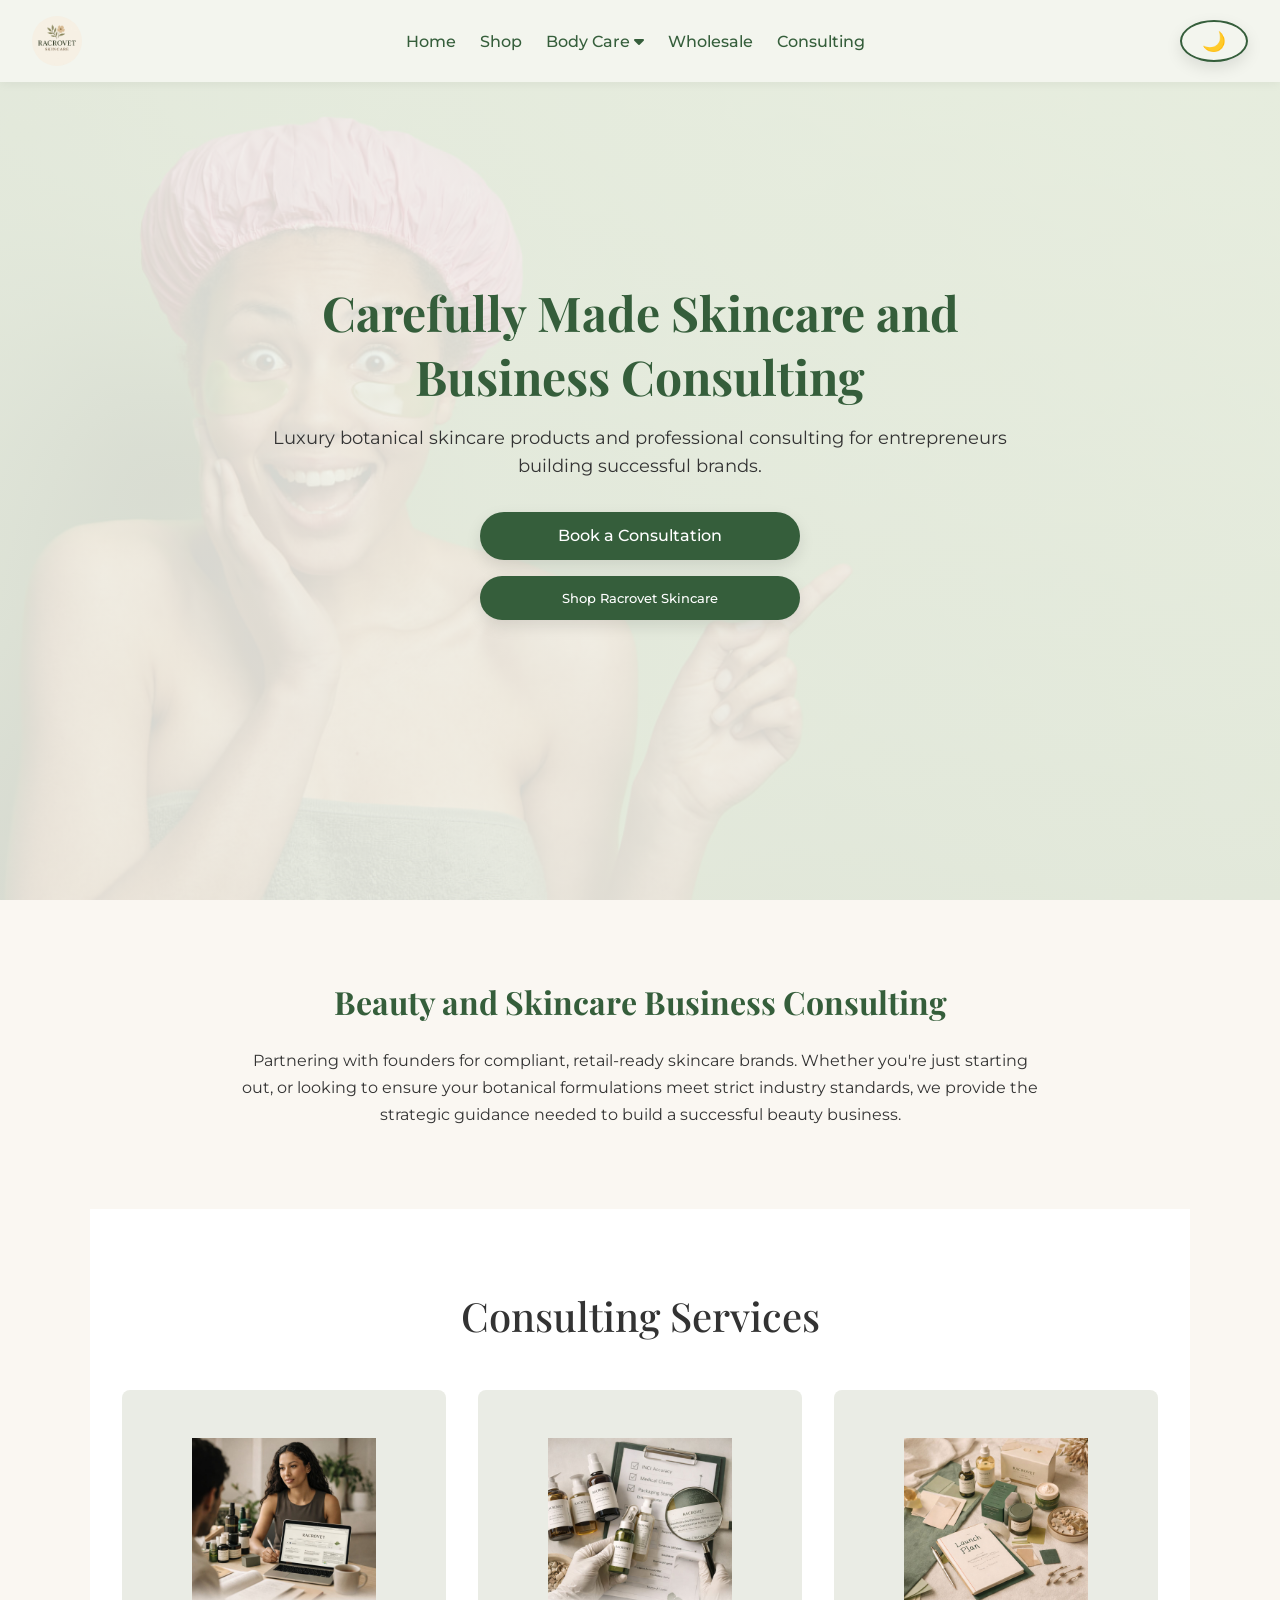
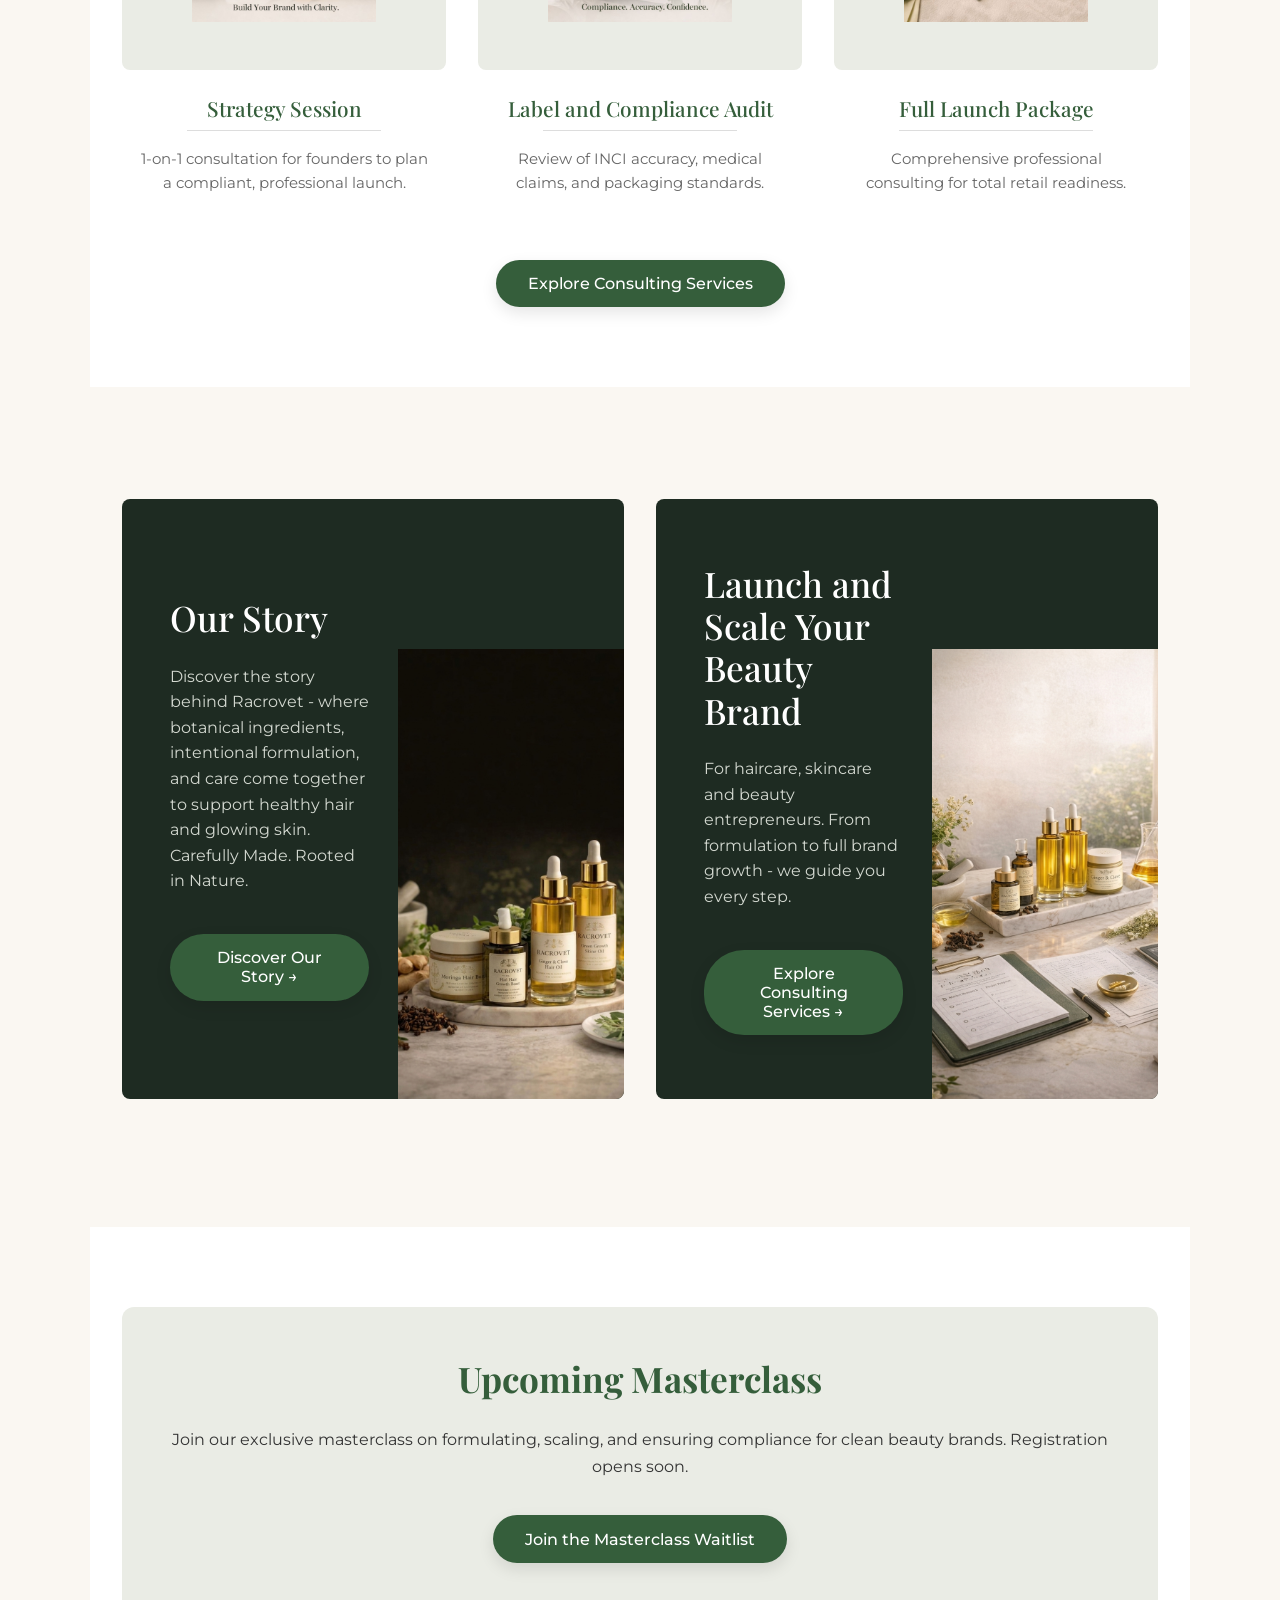
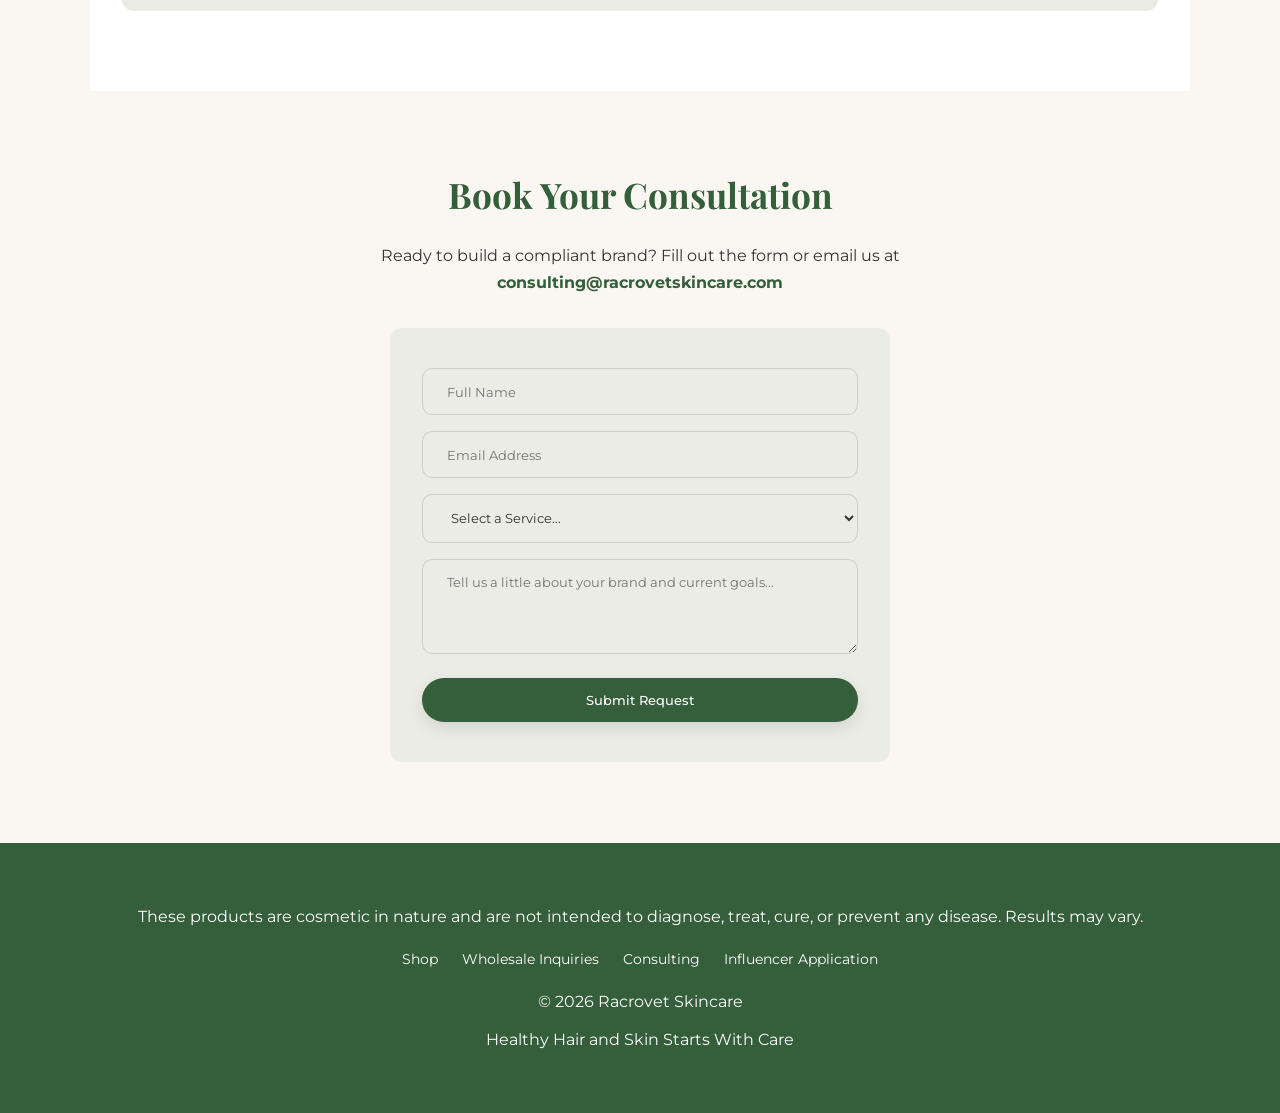
==== commit e6ff005f: "Update consulting.html" ====
--- a/consulting.html
+++ b/consulting.html
@@ -45,10 +45,11 @@
 <!-- 1. CONSULTING HERO BANNER -->
 <section class="hero reveal">
   <div class="hero-content">
-    <h1>Racrovet Consulting</h1>
-    <p>I help beauty and skincare founders launch compliant, professional, retail-ready products.</p>
+    <h1>Carefully Made Skincare and Business Consulting</h1>
+    <p>Luxury botanical skincare products and professional consulting for entrepreneurs building successful brands.</p>
     <div class="hero-buttons">
       <a href="#booking" class="btn">Book a Consultation</a>
+      <button class="btn" onclick="openWhatsApp()">Shop Racrovet Skincare</button>
     </div>
   </div>
 </section>
--- a/css/style.css
+++ b/css/style.css
@@ -153,6 +153,12 @@
 .waitlist-form { display: flex; justify-content: center; gap: 0.75rem; flex-wrap: wrap; margin-top: 1.5rem; }
 .waitlist-form input { padding: 0.9rem 1.5rem; border-radius: 30px; border: 1px solid #ccc; width: 100%; max-width: 320px; font-family: inherit; outline: none; }
 
+
+.email-form { background: var(--bg-soft); padding: 2.5rem 2rem; border-radius: 12px; max-width: 500px; margin: 2rem auto 0; display: flex; flex-direction: column; gap: 1rem; align-items: center; }
+.email-form input, .email-form textarea { width: 100%; padding: 0.9rem 1.5rem; border-radius: 10px; border: 1px solid #ccc; font-family: inherit; outline: none; box-sizing: border-box; }
+.email-form button { margin-top: 0.5rem; width: 100%; }
+
+
 /* Update your email form CSS to include the 'select' tag */
 .email-form input, 
 .email-form textarea, 
@@ -564,6 +570,7 @@
   display: block;
 }
 
+
 /* Dark Mode Overrides for these sections */
 body.dark .consult-img-box { background-color: #1a1a1a; }
 body.dark .consult-card hr { border-top: 1px solid #444; }
@@ -577,3 +584,15 @@
   .floating-img { width: 100%; height: 220px; }
 }
 
+
+/* =======================================================
+   FAITH BANNER BACKGROUND
+======================================================= */
+.faith-banner {
+  background: linear-gradient(rgba(243,245,238,0.88), rgba(243,245,238,0.88)), 
+              url("../assets/img/faith-banner.jpg") center/cover no-repeat;
+}
+body.dark .faith-banner {
+  background: linear-gradient(rgba(18,18,18,0.85), rgba(18,18,18,0.85)), 
+              url("../assets/img/faith-banner.jpg") center/cover no-repeat;
+}
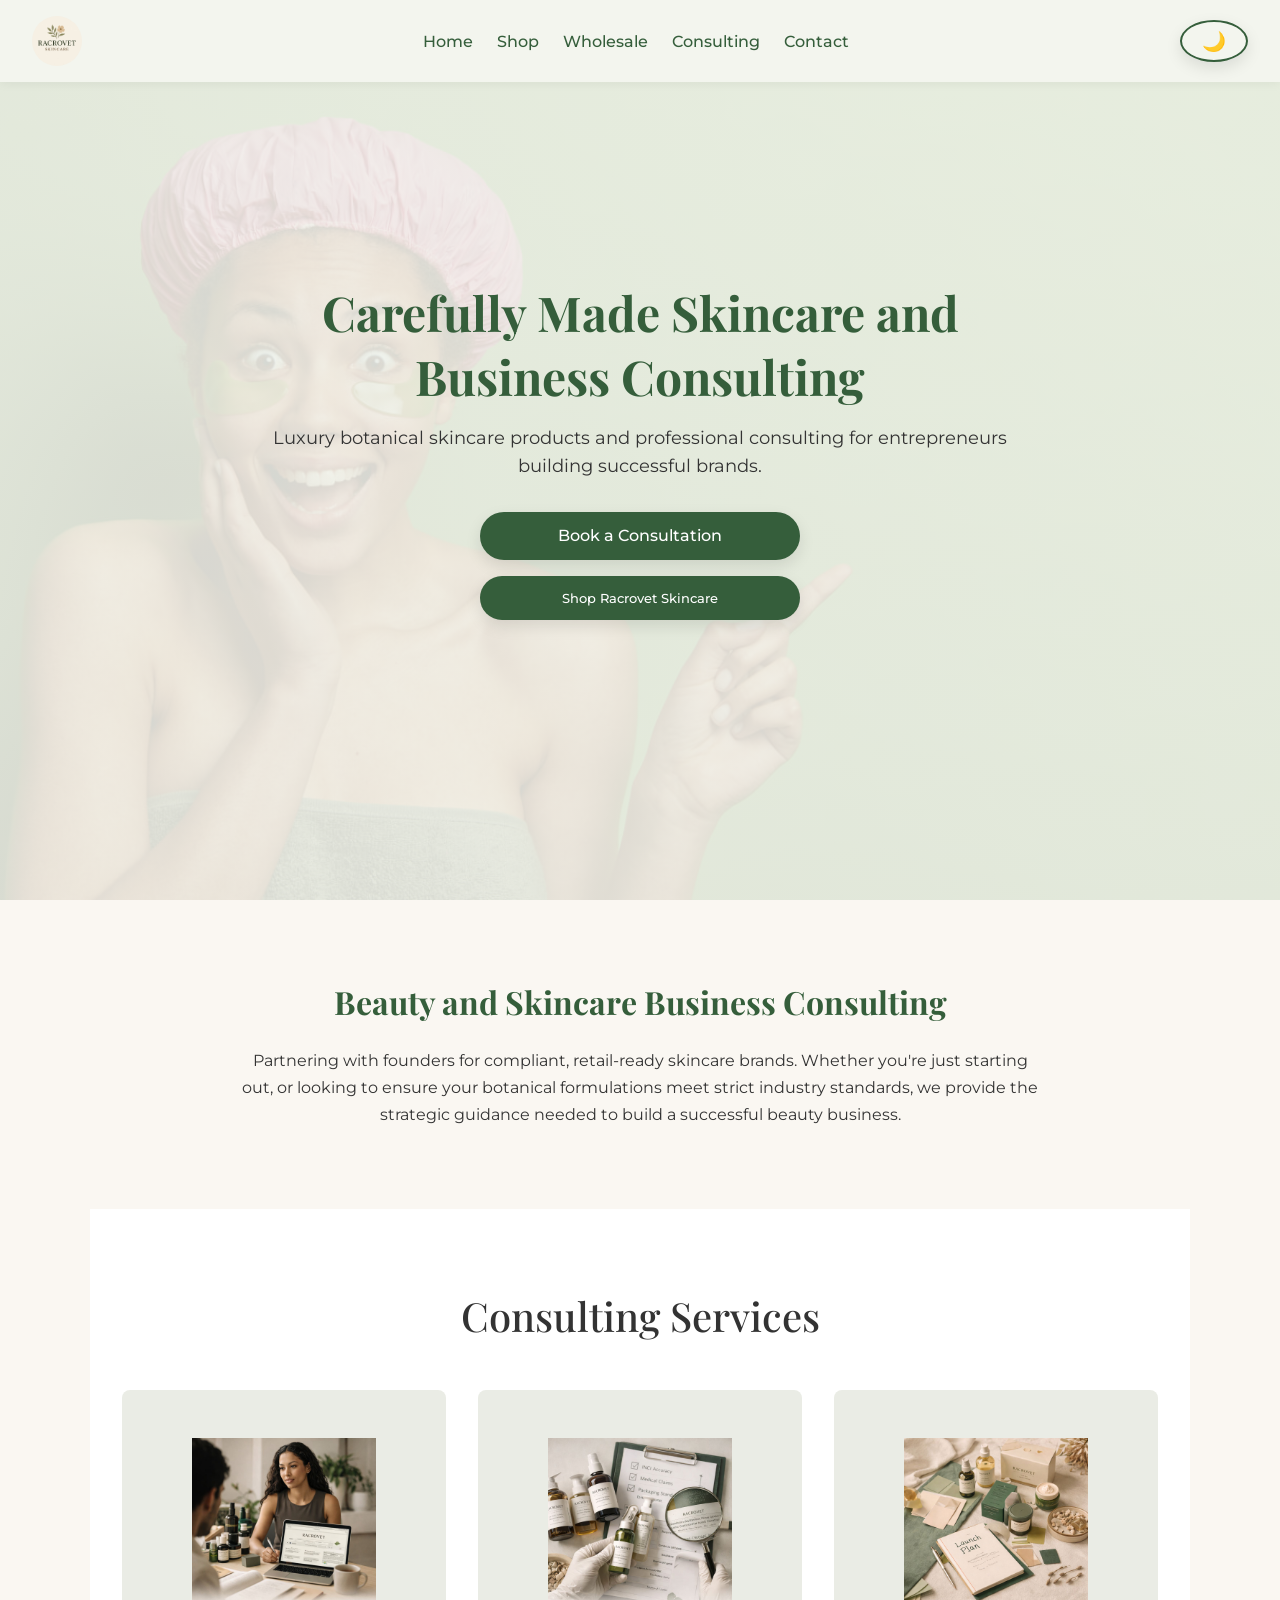
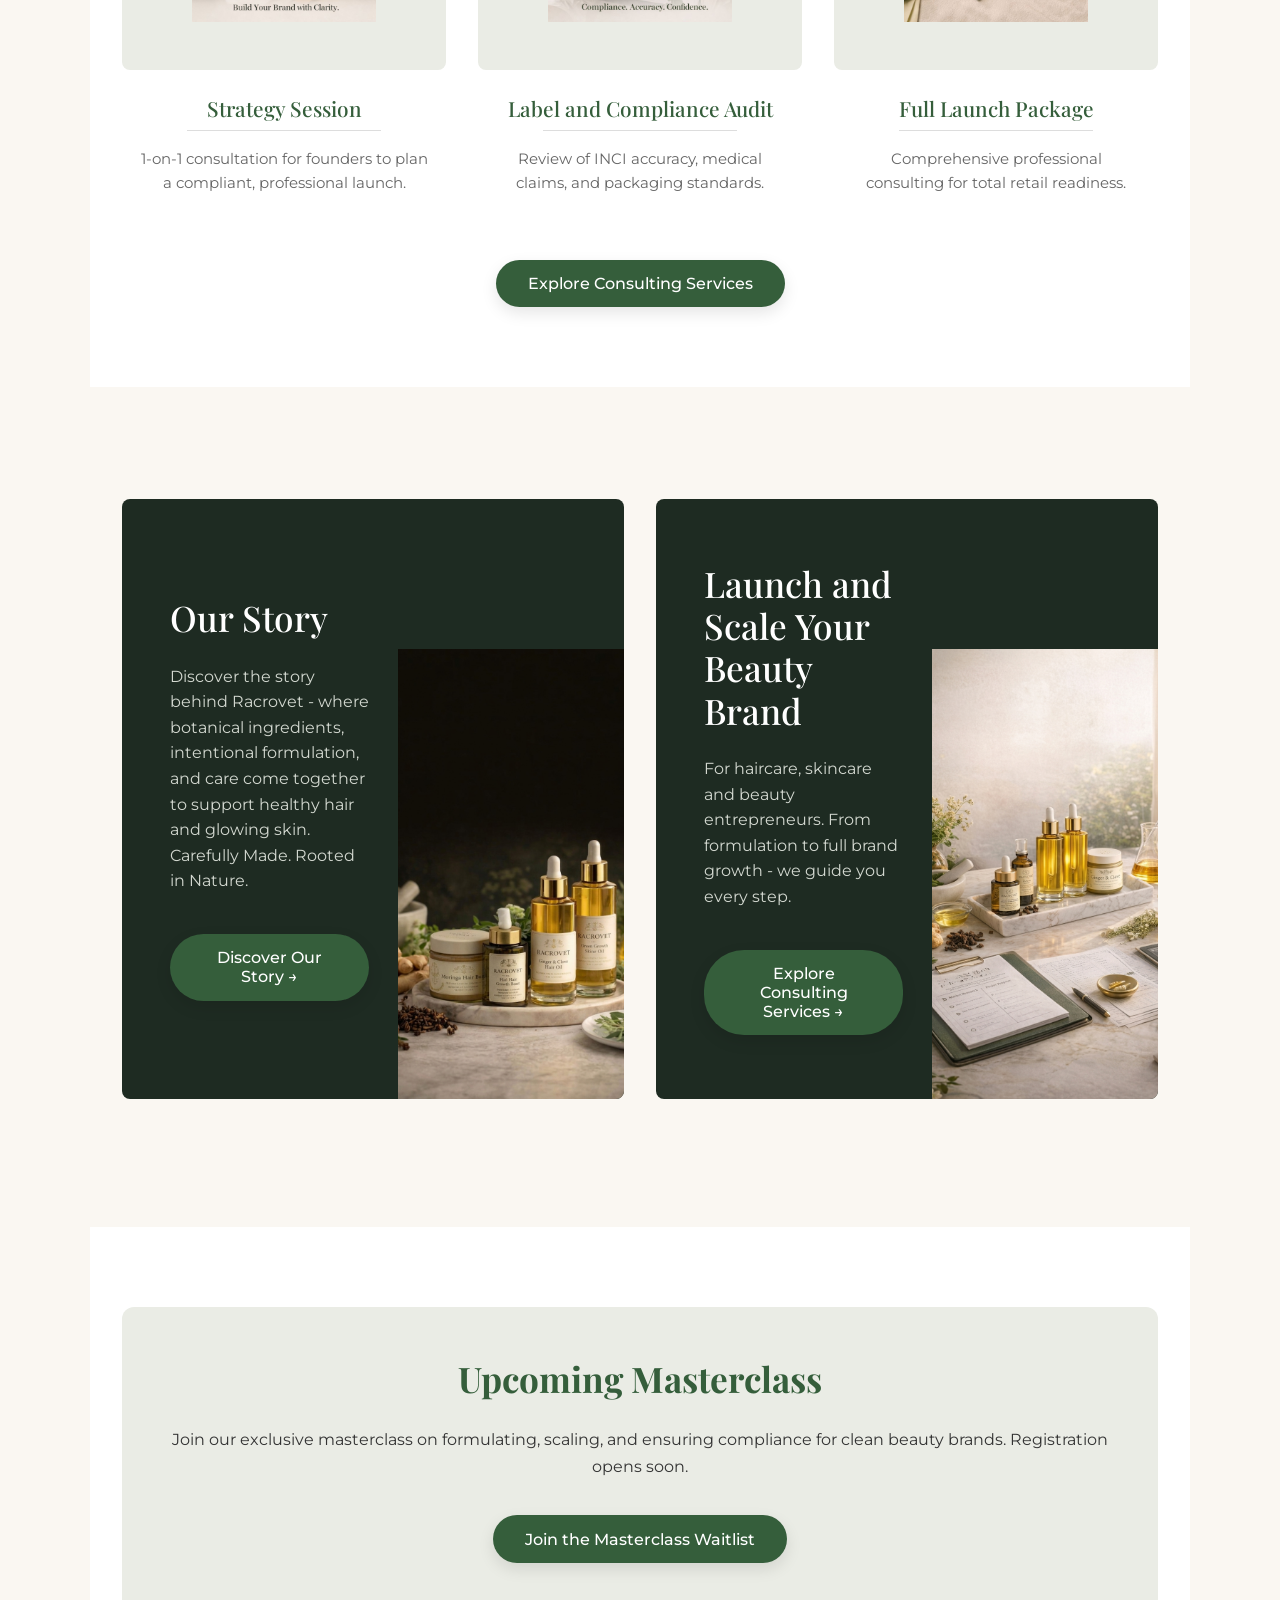
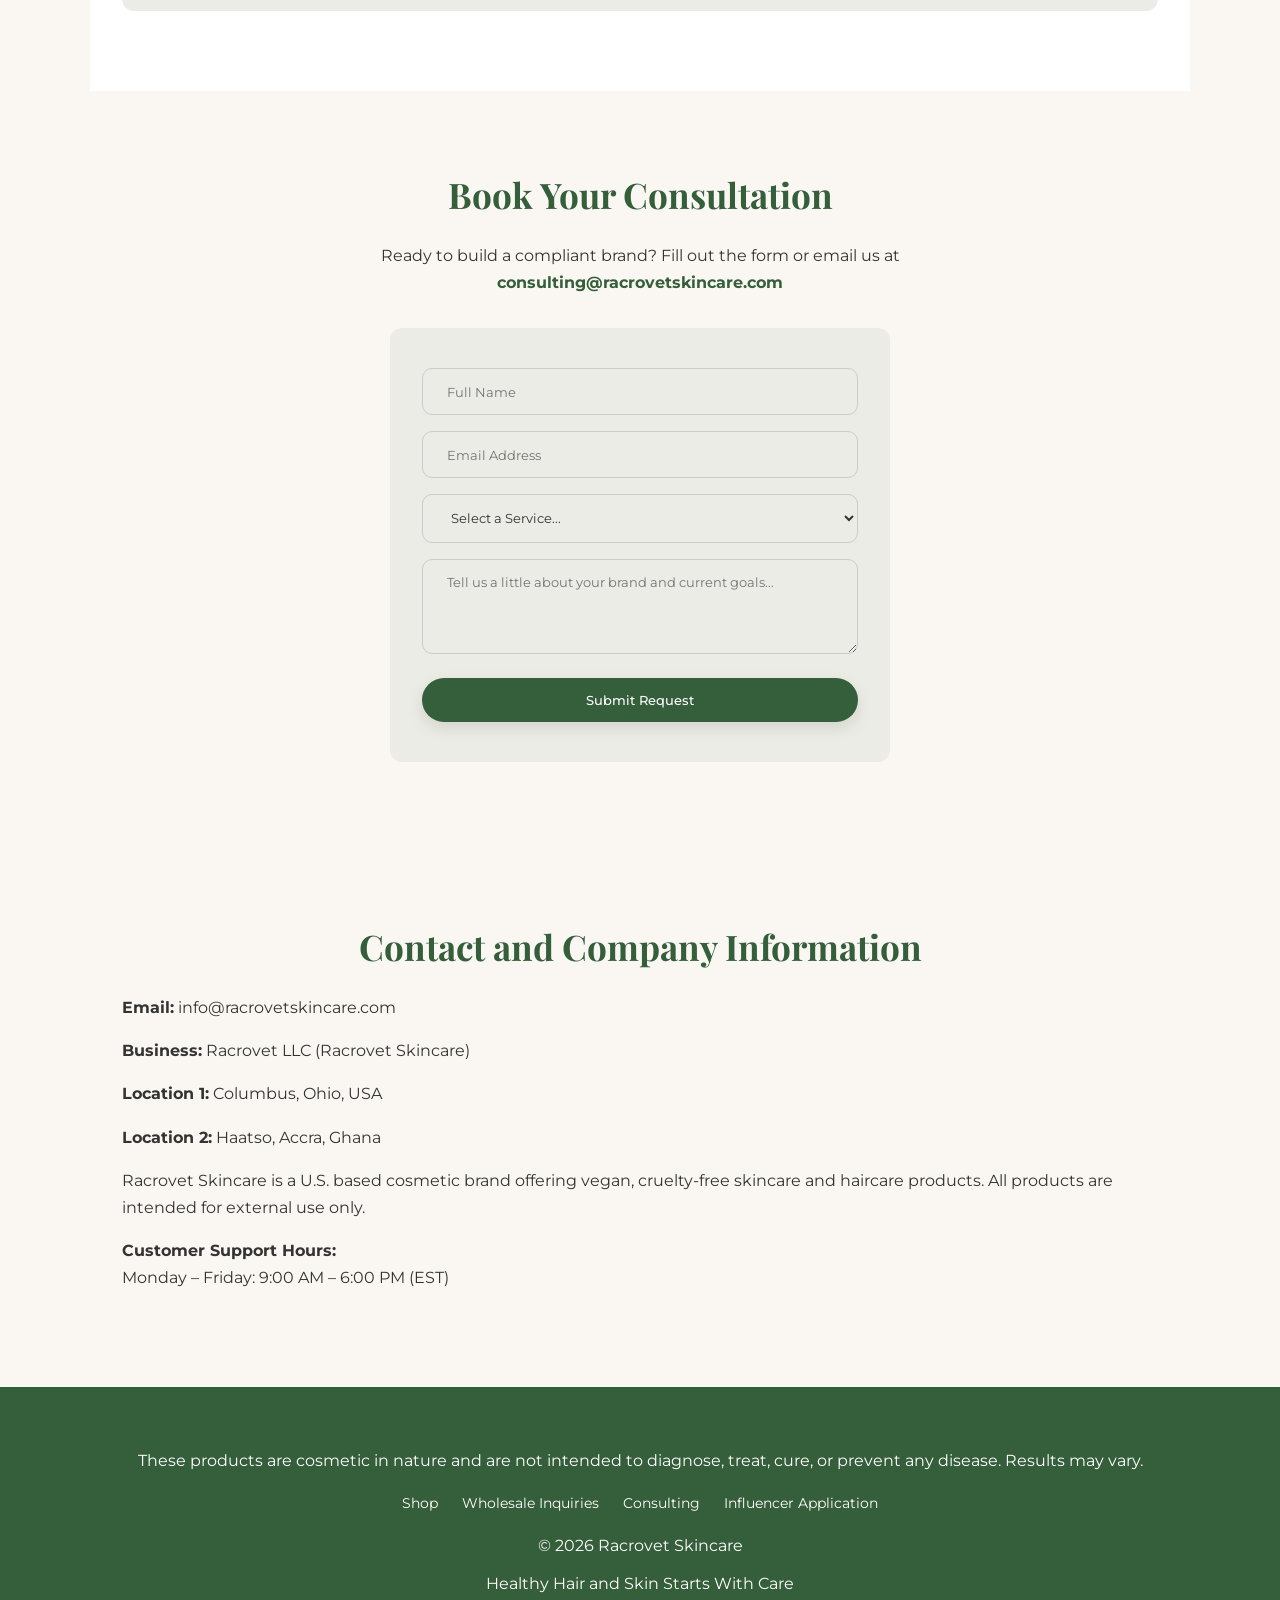
==== commit 1dbcfd83: "Update consulting.html" ====
--- a/consulting.html
+++ b/consulting.html
@@ -17,20 +17,25 @@
     <img src="assets/img/logo.jpeg" alt="Racrovet Skincare" class="logo-img" onerror="this.src='https://via.placeholder.com/50'">
     <span class="logo-text"></span>
   </a>
+  
   <ul class="nav-links" id="navMenu">
     <li><a href="index.html">Home</a></li>
     <li><a href="shop.html">Shop</a></li>
-    <li class="dropdown">
+    
+    <!--li class="dropdown">
       <a href="#">Body Care <i class="fas fa-caret-down"></i></a>
       <ul class="dropdown-menu">
         <li><a href="shop.html#body-scrubs">Body Scrubs</a></li>
         <li><a href="shop.html#body-creams">Body Creams</a></li>
         <li><a href="shop.html#body-oils">Body Oils</a></li>
       </ul>
-    </li>
+    </li-->
+    
     <li><a href="wholesale.html">Wholesale</a></li>
     <li><a href="consulting.html">Consulting</a></li>
+    <li><a href="index.html#contact">Contact</a></li>
   </ul>
+  
   <div style="display: flex; align-items: center; gap: 15px;">
     <button id="darkToggle" class="dark-toggle" aria-label="Toggle Dark Mode">
       <span class="icon moon">🌙</span>
@@ -161,7 +166,20 @@
     <button type="submit" class="btn">Submit Request</button>
   </form>
 </section>
-
+  
+
+<!-- CONTACT -->
+<section id="contact" class="section reveal">
+  <h2>Contact and Company Information</h2>
+  <p><strong>Email:</strong> info@racrovetskincare.com</p>
+  <p><strong>Business:</strong> Racrovet LLC (Racrovet Skincare)</p>
+  <p><strong>Location 1:</strong> Columbus, Ohio, USA</p>
+  <p><strong>Location 2:</strong> Haatso, Accra, Ghana</p>
+  <p>Racrovet Skincare is a U.S. based cosmetic brand offering vegan, cruelty-free skincare and haircare products. All products are intended for external use only.</p>
+  <p><strong>Customer Support Hours:</strong><br>Monday – Friday: 9:00 AM – 6:00 PM (EST)</p>
+</section>
+
+  
 <!-- FOOTER -->
 <footer class="reveal">
   <p>These products are cosmetic in nature and are not intended to diagnose, treat, cure, or prevent any disease. Results may vary.</p>
--- a/css/style.css
+++ b/css/style.css
@@ -589,10 +589,10 @@
    FAITH BANNER BACKGROUND
 ======================================================= */
 .faith-banner {
-  background: linear-gradient(rgba(243,245,238,0.88), rgba(243,245,238,0.88)), 
+  background: linear-gradient(rgba(250,255,240,0.88), rgba(243,245,238,0.88)), 
               url("../assets/img/faith-banner.jpg") center/cover no-repeat;
 }
 body.dark .faith-banner {
-  background: linear-gradient(rgba(18,18,18,0.85), rgba(18,18,18,0.85)), 
+  background: linear-gradient(rgba(20,20,20,0.85), rgba(20,20,20,0.85)), 
               url("../assets/img/faith-banner.jpg") center/cover no-repeat;
 }
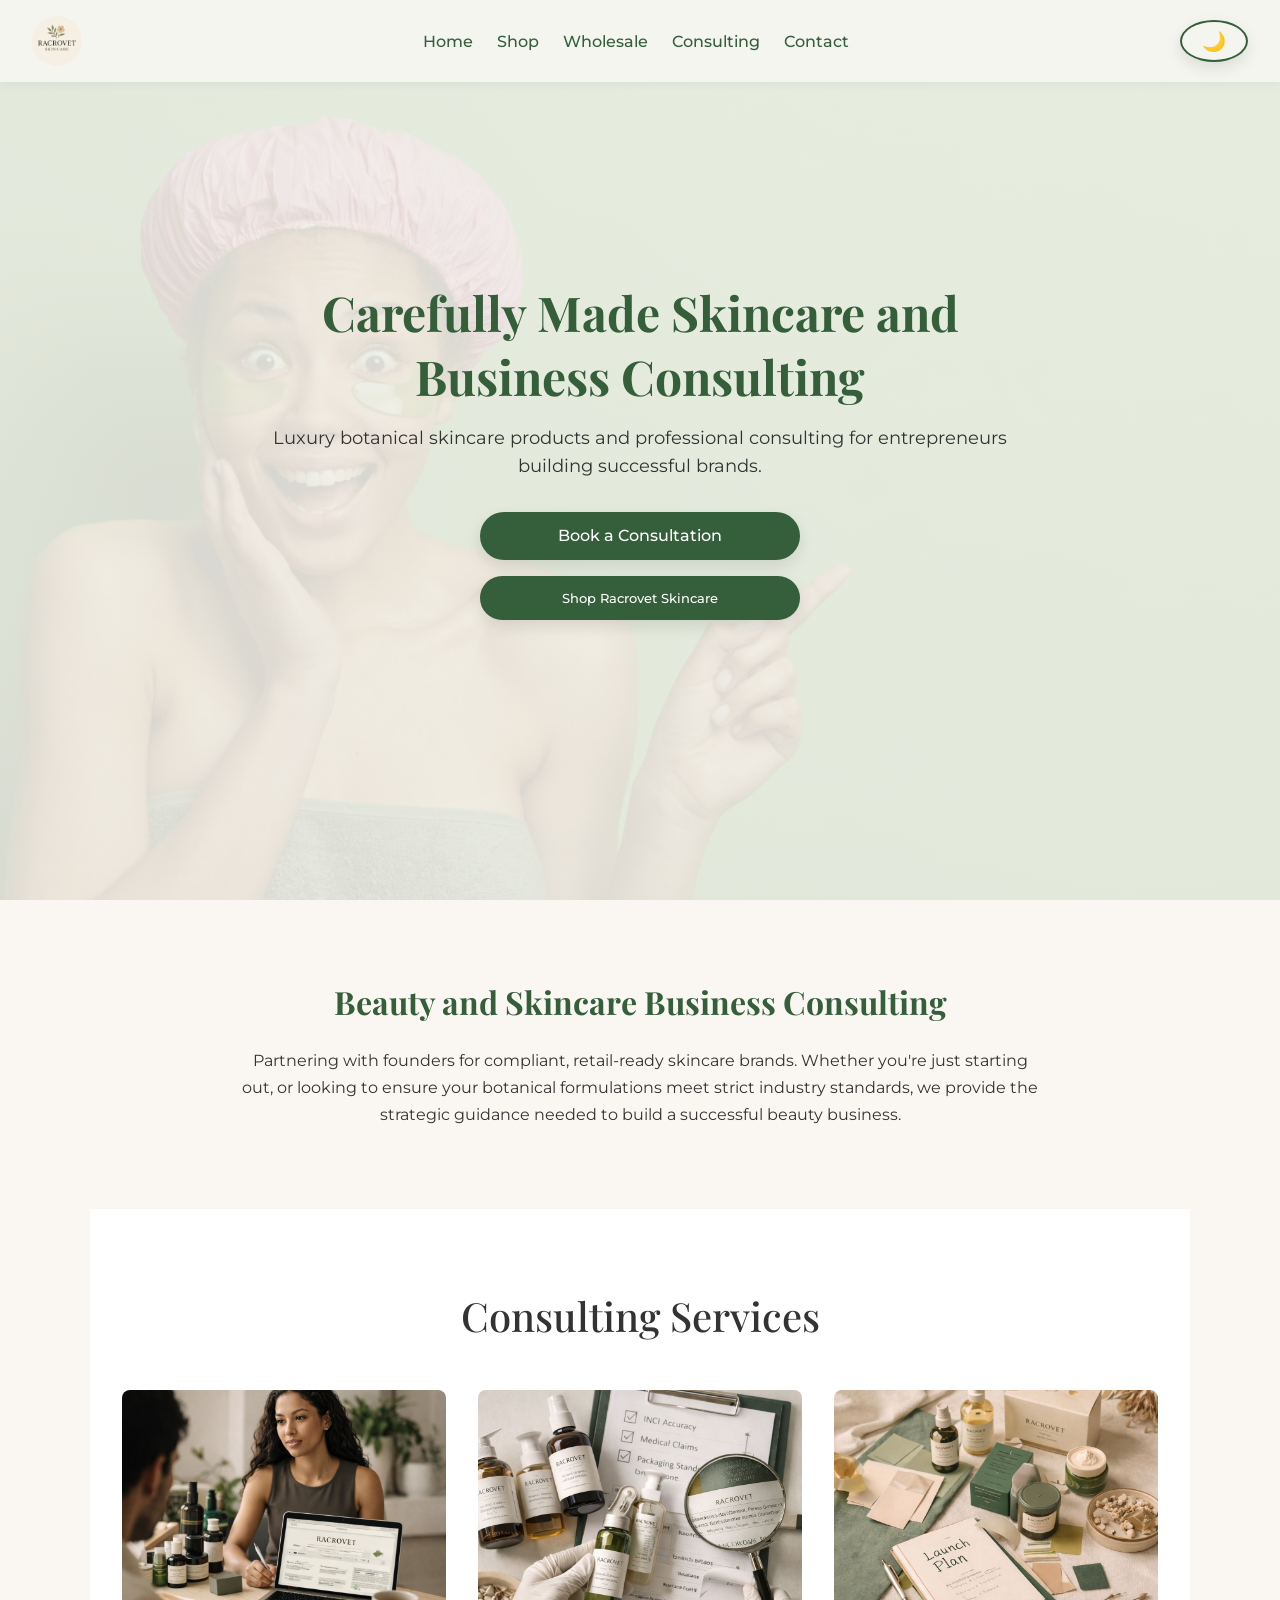
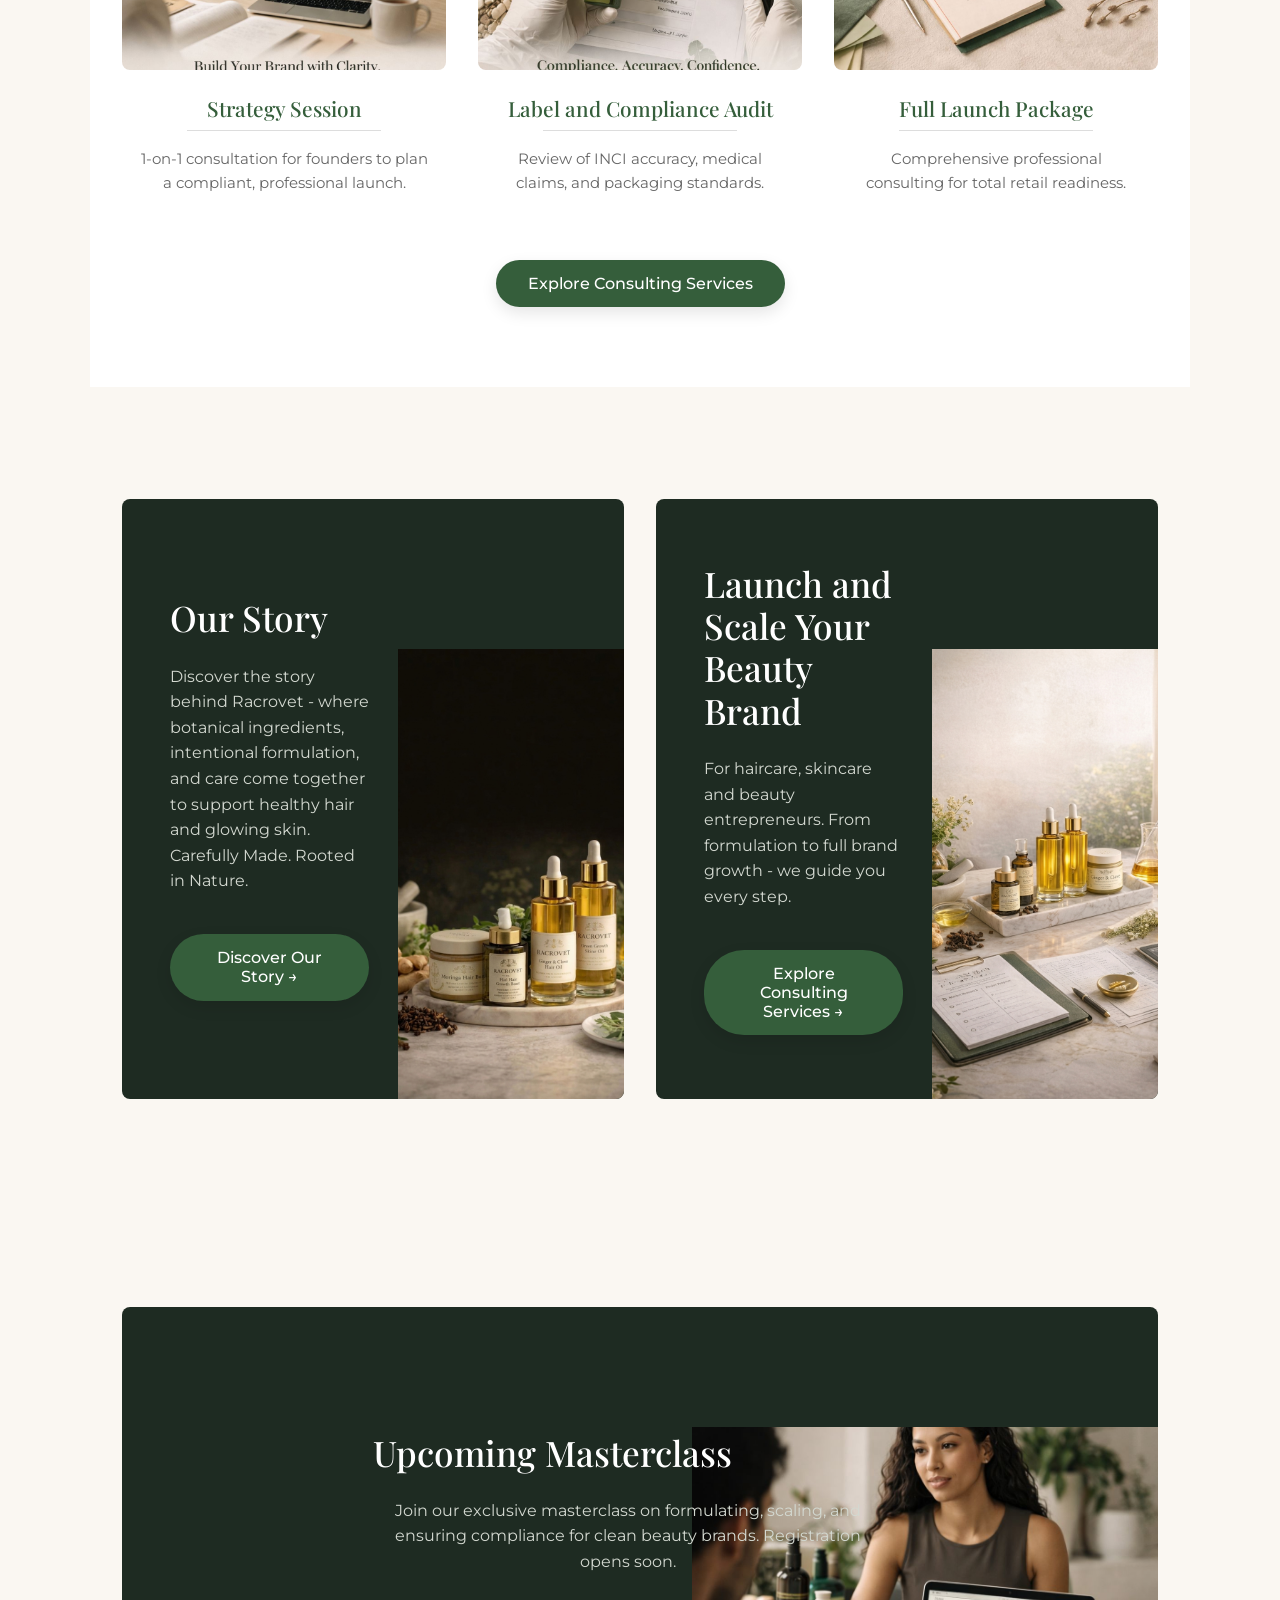
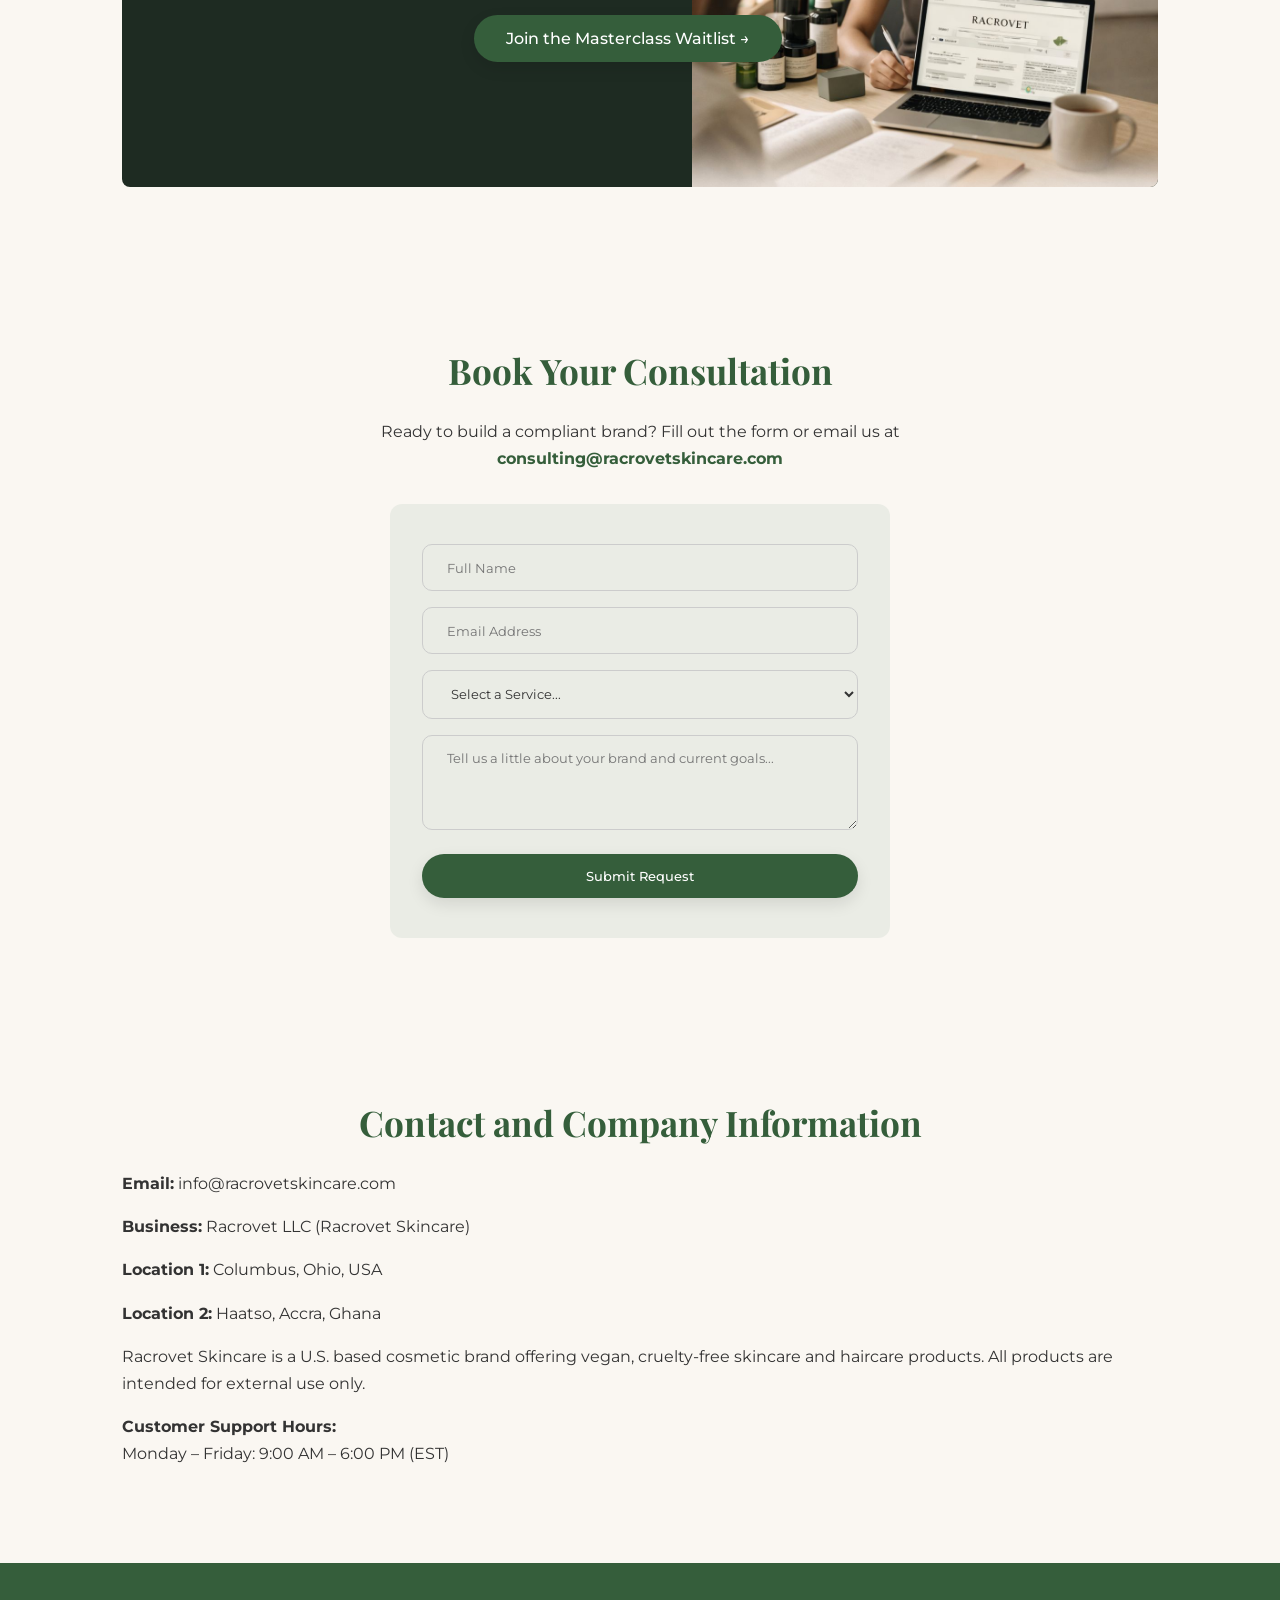
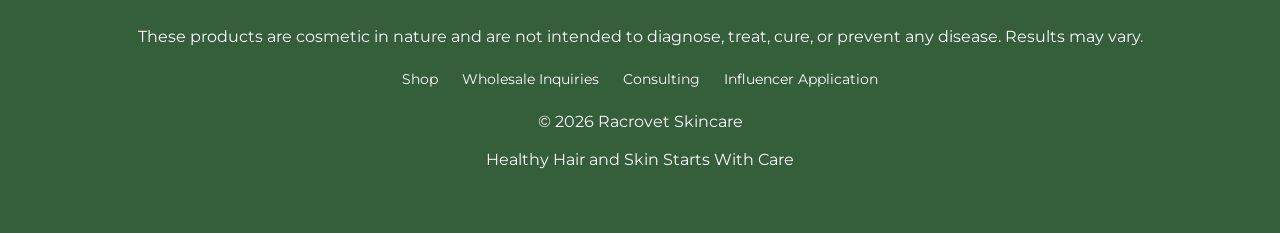
==== commit 785e4156: "Update consulting.html" ====
--- a/consulting.html
+++ b/consulting.html
@@ -33,7 +33,7 @@
     
     <li><a href="wholesale.html">Wholesale</a></li>
     <li><a href="consulting.html">Consulting</a></li>
-    <li><a href="index.html#contact">Contact</a></li>
+    <li><a href="consulting.html#contact">Contact</a></li>
   </ul>
   
   <div style="display: flex; align-items: center; gap: 15px;">
@@ -66,6 +66,7 @@
     Partnering with founders for compliant, retail-ready skincare brands. Whether you're just starting out, or looking to ensure your botanical formulations meet strict industry standards, we provide the strategic guidance needed to build a successful beauty business.
   </p>
 </section>
+  
 
 <!-- 3. SERVICES GRID -->
 <section id="services" class="consulting-grid-section section bg-light reveal">
@@ -110,39 +111,46 @@
     <a href="#booking" class="btn">Explore Consulting Services</a>
   </div>
 </section>
+
+ 
   
 <!-- 4. SPLIT INFO SECTION (Our Story & Build Your Business) -->
 <section class="consulting-split-section section reveal">
   <!-- Box 1 -->
   <div class="split-box">
+    <img src="assets/img/our_story.jpg" alt="Our Story" class="floating-img" onerror="this.src='https://via.placeholder.com/600x600'">
     <div class="split-content">
       <h2>Our Story</h2>
       <p>Discover the story behind Racrovet - where botanical ingredients, intentional formulation, and care come together to support healthy hair and glowing skin. Carefully Made. Rooted in Nature.</p>
-      <a href="index.html#about" class="btn secondary-btn" style="color: #fff; border-color: #fff;">Discover Our Story &rarr;</a>
-    </div>
-    <img src="assets/img/our_story.jpg" alt="Our Story" class="floating-img" onerror="this.src='https://via.placeholder.com/400x500'">
+      <a href="index.html#about" class="btn secondary-btn">Discover Our Story &rarr;</a>
+    </div>
   </div>
 
   <!-- Box 2 -->
   <div class="split-box">
+    <img src="assets/img/build_your_business.jpg" alt="Build Business" class="floating-img" onerror="this.src='https://via.placeholder.com/600x600'">
     <div class="split-content">
       <h2>Launch and Scale Your Beauty Brand</h2>
       <p>For haircare, skincare and beauty entrepreneurs. From formulation to full brand growth - we guide you every step.</p>
-      <a href="#services" class="btn secondary-btn" style="color: #fff; border-color: #fff;">Explore Consulting Services &rarr;</a>
-    </div>
-    <img src="assets/img/build_your_business.jpg" alt="Build Business" class="floating-img" onerror="this.src='https://via.placeholder.com/400x500'">
-  </div>
-</section>
-
-<!-- 5. MASTERCLASS SECTION -->
-<section class="section bg-light reveal" style="margin-top: 3rem;">
-  <div class="coming-soon-banner">
-    <h2>Upcoming Masterclass</h2>
-    <p>Join our exclusive masterclass on formulating, scaling, and ensuring compliance for clean beauty brands. Registration opens soon.</p>
-    <br>
-    <a href="#booking" class="btn">Join the Masterclass Waitlist</a>
-  </div>
-</section>
+      <a href="consulting.html#services" class="btn secondary-btn">Explore Consulting Services &rarr;</a>
+    </div>
+  </div>
+</section>
+
+<!-- 5. MASTERCLASS SECTION (Given the same background treatment!) -->
+<section class="section reveal" style="margin-top: 3rem;">
+  <div class="coming-soon-banner split-box" style="padding: 5rem 2rem;">
+    <!-- Add a background image for the masterclass here if you want! -->
+    <img src="assets/img/strategy.jpeg" alt="Masterclass" class="floating-img" onerror="this.src='https://via.placeholder.com/1000x400'">
+    <div class="split-content" style="max-width: 700px; margin: 0 auto;">
+      <h2>Upcoming Masterclass</h2>
+      <p>Join our exclusive masterclass on formulating, scaling, and ensuring compliance for clean beauty brands. Registration opens soon.</p>
+      <a href="consulting.html#booking" class="btn secondary-btn">Join the Masterclass Waitlist &rarr;</a>
+    </div>
+  </div>
+</section>
+
+  
 
 <!-- 6. CALL-TO-ACTION BOOKING FORM -->
 <section id="booking" class="section reveal">
--- a/css/style.css
+++ b/css/style.css
@@ -505,20 +505,38 @@
   gap: 2rem; 
   margin-top: 2rem;
 }
-.consult-card { text-align: center; background: transparent; }
+.consult-card { text-align: center; background: transparent; cursor: pointer; }
+
+/* UPDATED: Removed padding and added overflow hidden to round the image corners */
 .consult-img-box { 
-  background-color: #EAECE5; /* Soft contrasting cream */
-  padding: 3rem 2rem; 
+  background-color: #EAECE5; 
+  padding: 0; /* Removed padding so image touches the edges */
   margin-bottom: 1.5rem; 
   border-radius: 8px; 
-  display: flex; justify-content: center; align-items: center; 
   height: 280px; 
-}
-.consult-img-box img { max-width: 100%; max-height: 100%; object-fit: contain; }
+  width: 100%;
+  overflow: hidden; /* Keeps the image inside the rounded corners */
+}
+
+/* UPDATED: Image now fills the box and zooms slightly on hover */
+.consult-img-box img { 
+  width: 100%; 
+  height: 100%; 
+  object-fit: cover; /* Forces the image to fill the entire box */
+  display: block;
+  transition: transform 0.5s ease;
+}
+
+/* Luxury hover effect */
+.consult-card:hover .consult-img-box img {
+  transform: scale(1.05);
+}
+
 .consult-card h3 { font-family: 'Playfair Display', serif; font-size: 1.3rem; color: var(--green); margin-bottom: 0.5rem; }
 .consult-card .price { font-family: 'Montserrat', sans-serif; font-size: 1.1rem; color: #555; font-weight: 500; margin-bottom: 1rem; }
 .consult-card hr { border: none; border-top: 1px solid #ddd; width: 60%; margin: 0 auto 1rem; }
 .consult-card .desc { font-family: 'Montserrat', sans-serif; font-size: 0.95rem; color: #666; line-height: 1.6; padding: 0 1rem; }
+
 
 /* 2. Split Info Section */
 .consulting-split-section { 
